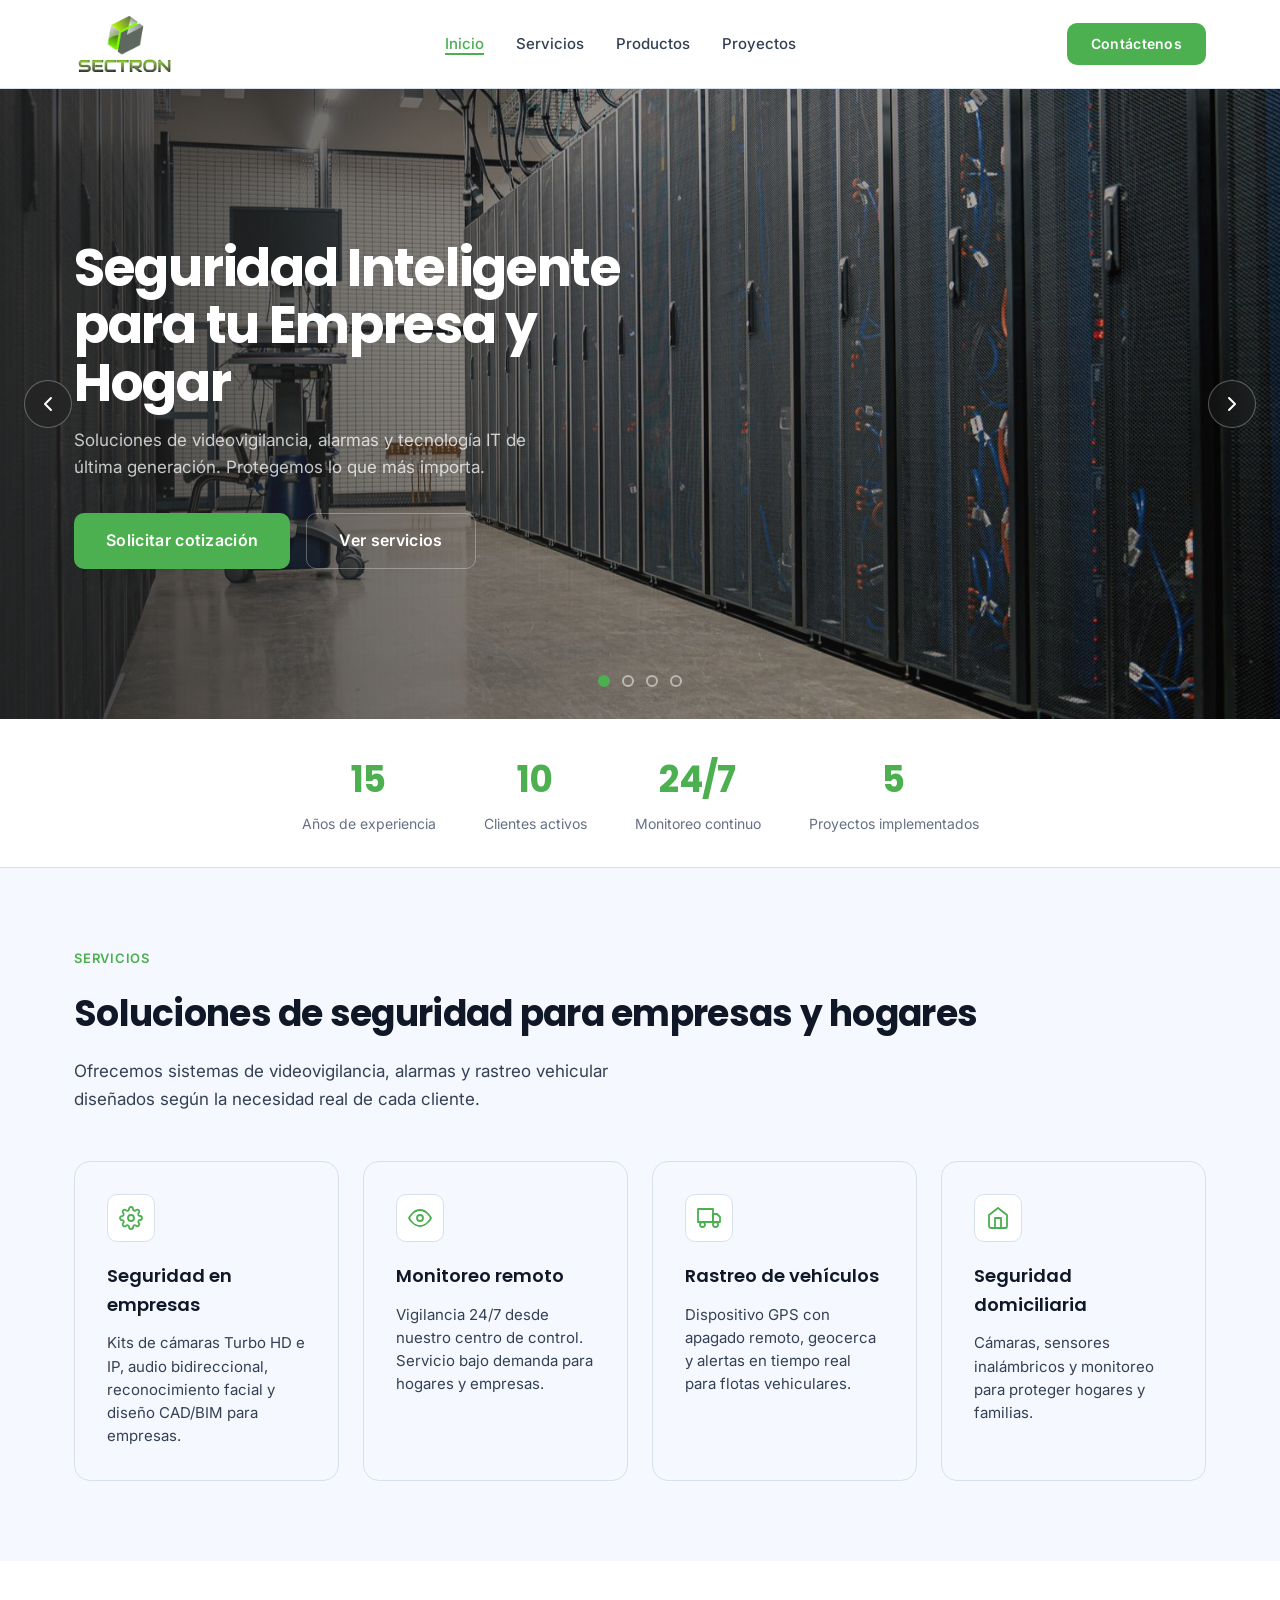
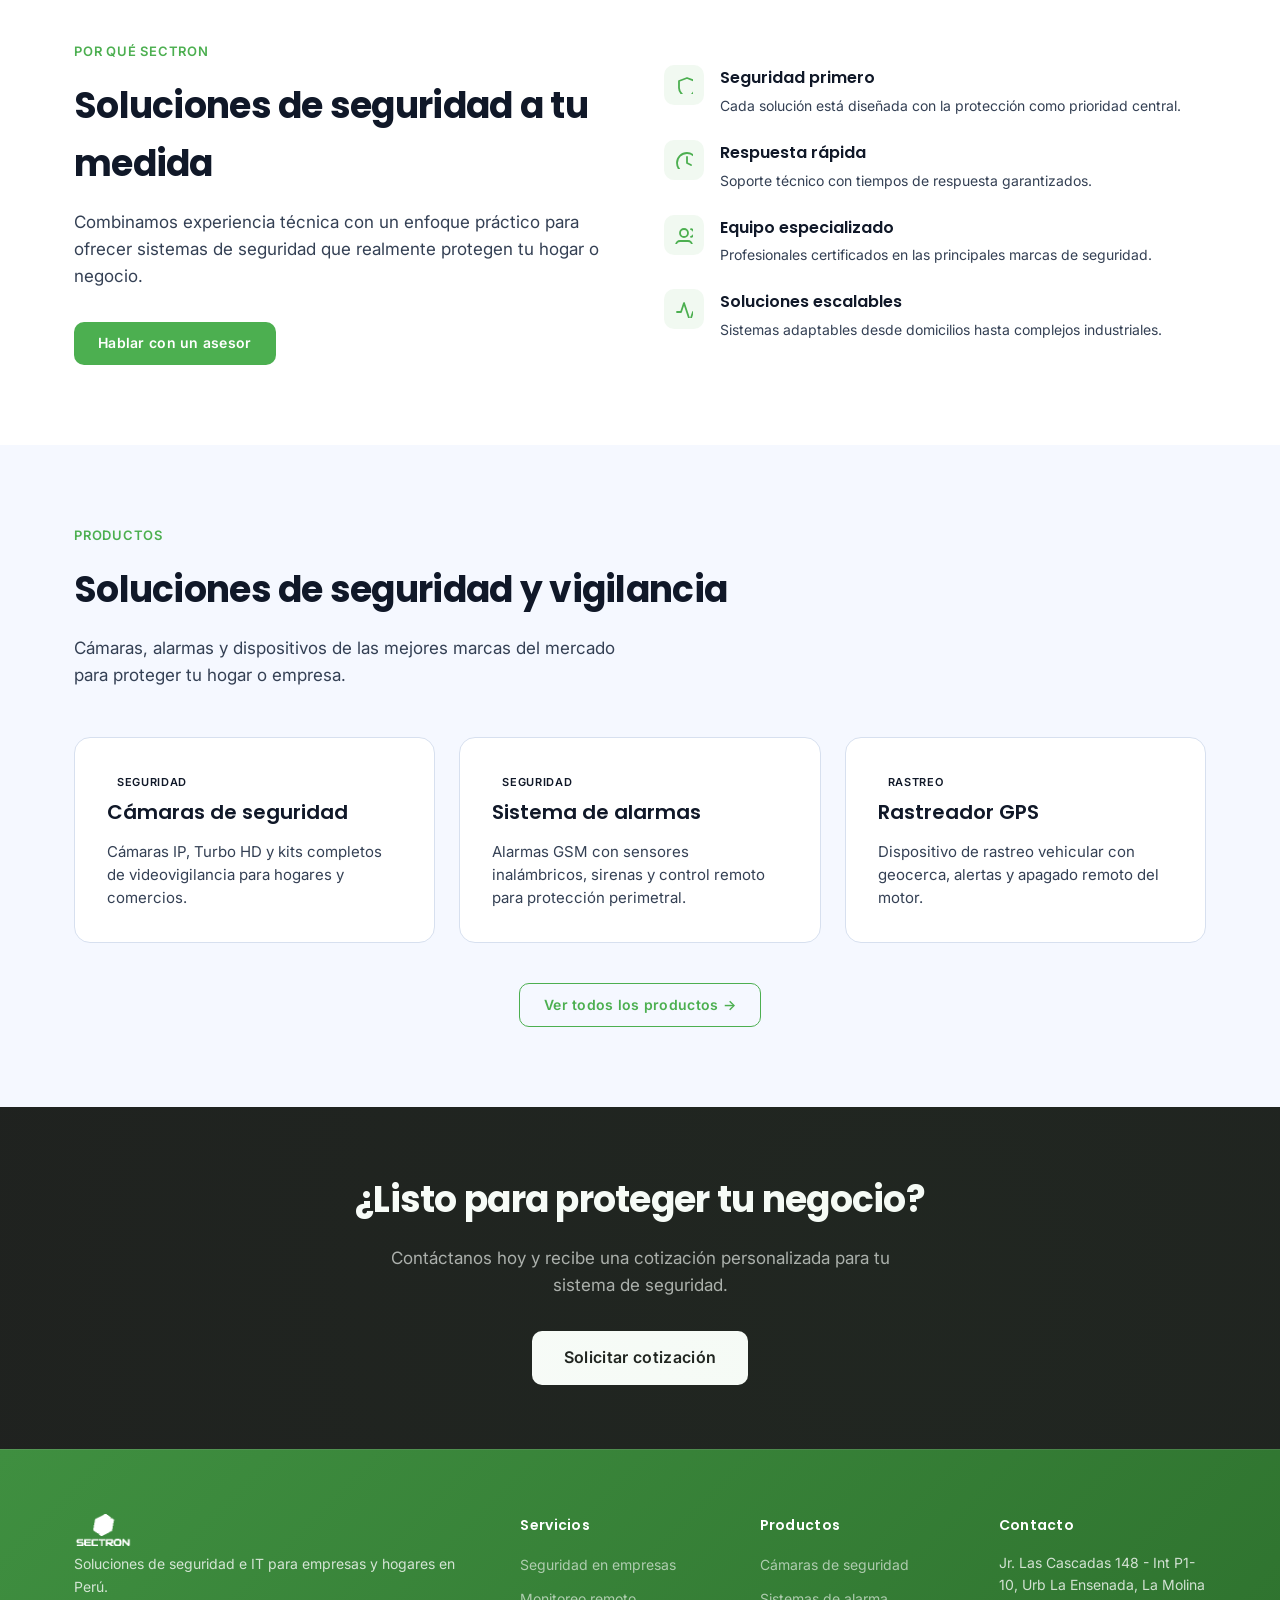
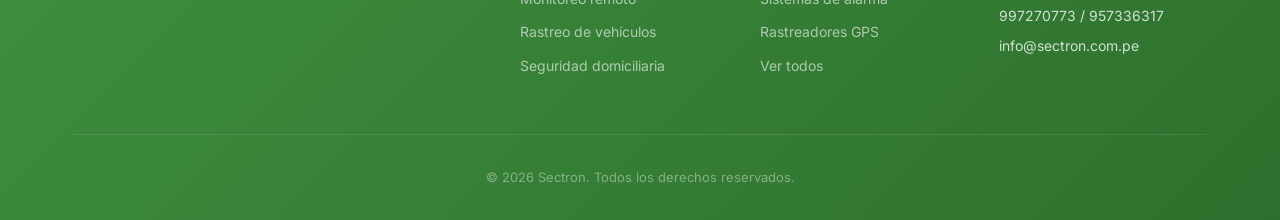
==== index.html @ d50c03bd "Initial commit" ====
<!doctype html>
<html lang="es">
<head>
  <meta charset="utf-8">
  <meta name="viewport" content="width=device-width, initial-scale=1">
  <title>Sectron — Seguridad e IT para tu Empresa y Hogar</title>
  <link rel="preconnect" href="https://fonts.googleapis.com">
  <link rel="preconnect" href="https://fonts.gstatic.com" crossorigin>
  <link href="https://fonts.googleapis.com/css2?family=Inter:wght@400;500;600&family=Poppins:wght@600;700&display=swap" rel="stylesheet">
  <link rel="stylesheet" href="css/styles.css">
</head>
<body>
  <nav class="nav">
    <div class="container nav-inner">
      <a href="index.html" class="logo"><img src="images/mroc47to-sectron_logo.png" alt="Sectron"></a>
      <ul class="nav-links">
        <li><a href="index.html" class="active">Inicio</a></li>
        <li><a href="servicios.html">Servicios</a></li>
        <li><a href="productos.html">Productos</a></li>
        <li><a href="proyectos.html">Proyectos</a></li>
      </ul>
      <a href="contacto.html" class="btn btn-primary">Contáctenos</a>
    </div>
  </nav>

  <section class="hero-slider" aria-label="Presentación Sectron">
    <!-- Slide 1 -->
    <div class="hero-slide active" data-slide="0">
      <div class="hero-slide-bg" style="background-image:url('images/slide-server.jpg');"></div>
      <div class="hero-slide-content">
        <h1>Seguridad Inteligente para tu Empresa y Hogar</h1>
        <p>Soluciones de videovigilancia, alarmas y tecnología IT de última generación. Protegemos lo que más importa.</p>
        <div class="btn-group">
          <a href="contacto.html" class="btn btn-primary btn-lg">Solicitar cotización</a>
          <a href="servicios.html" class="btn btn-outline btn-lg" style="border-color:rgba(255,255,255,0.3); color:#fff;">Ver servicios</a>
        </div>
      </div>
    </div>
    <!-- Slide 2 -->
    <div class="hero-slide" data-slide="1">
      <div class="hero-slide-bg" style="background-image:url('images/slide-security.jpg');"></div>
      <div class="hero-slide-content">
        <h1>Cámaras de Videovigilancia HD</h1>
        <p>Sistemas de CCTV IP, cámaras PTZ, grabación 24/7 y monitoreo remoto para tu tranquilidad.</p>
        <div class="btn-group">
          <a href="productos.html" class="btn btn-primary btn-lg">Ver productos</a>
          <a href="contacto.html" class="btn btn-outline btn-lg" style="border-color:rgba(255,255,255,0.3); color:#fff;">Cotizar ahora</a>
        </div>
      </div>
    </div>
    <!-- Slide 3 -->
    <div class="hero-slide" data-slide="2">
      <div class="hero-slide-bg" style="background-image:url('images/slide-network.jpg');"></div>
      <div class="hero-slide-content">
        <h1>Sistemas de Seguridad Integrales</h1>
        <p>Cámaras de videovigilancia, alarmas GSM y rastreo vehicular para empresas y hogares en Perú.</p>
        <div class="btn-group">
          <a href="servicios.html" class="btn btn-primary btn-lg">Explorar servicios</a>
        </div>
      </div>
    </div>
    <!-- Slide 4 -->
    <div class="hero-slide" data-slide="3">
      <div class="hero-slide-bg" style="background-image:url('images/slide-cctv.jpg');"></div>
      <div class="hero-slide-content">
        <h1>Monitoreo y Videovigilancia</h1>
        <p>Supervisa tu propiedad en tiempo real con cámaras IP, DVRs y sistemas de alarma conectados 24/7.</p>
        <div class="btn-group">
          <a href="productos.html" class="btn btn-primary btn-lg">Ver productos</a>
          <a href="contacto.html" class="btn btn-outline btn-lg" style="border-color:rgba(255,255,255,0.3); color:#fff;">Hablar con un asesor</a>
        </div>
      </div>
    </div>

    <!-- Navigation -->
    <button class="hero-arrow hero-arrow-prev" aria-label="Slide anterior">
      <svg width="20" height="20" fill="none" stroke="currentColor" stroke-width="2" stroke-linecap="round" stroke-linejoin="round"><polyline points="13 16 7 10 13 4"/></svg>
    </button>
    <button class="hero-arrow hero-arrow-next" aria-label="Slide siguiente">
      <svg width="20" height="20" fill="none" stroke="currentColor" stroke-width="2" stroke-linecap="round" stroke-linejoin="round"><polyline points="7 4 13 10 7 16"/></svg>
    </button>
    <div class="hero-dots">
      <button class="hero-dot active" data-slide="0" aria-label="Slide 1"></button>
      <button class="hero-dot" data-slide="1" aria-label="Slide 2"></button>
      <button class="hero-dot" data-slide="2" aria-label="Slide 3"></button>
      <button class="hero-dot" data-slide="3" aria-label="Slide 4"></button>
    </div>
  </section>

  <script>
    (function() {
      var slides = document.querySelectorAll('.hero-slide');
      var dots = document.querySelectorAll('.hero-dot');
      var prevBtn = document.querySelector('.hero-arrow-prev');
      var nextBtn = document.querySelector('.hero-arrow-next');
      var current = 0;
      var total = slides.length;
      var interval;

      function goTo(idx) {
        slides[current].classList.remove('active');
        dots[current].classList.remove('active');
        current = (idx + total) % total;
        slides[current].classList.add('active');
        dots[current].classList.add('active');
      }

      function next() { goTo(current + 1); }
      function prev() { goTo(current - 1); }

      function startAuto() { interval = setInterval(next, 5000); }
      function stopAuto() { clearInterval(interval); }

      nextBtn.addEventListener('click', function() { stopAuto(); next(); startAuto(); });
      prevBtn.addEventListener('click', function() { stopAuto(); prev(); startAuto(); });
      dots.forEach(function(dot) {
        dot.addEventListener('click', function() {
          stopAuto();
          goTo(parseInt(this.dataset.slide));
          startAuto();
        });
      });

      startAuto();
    })();
  </script>

  <section class="trust-bar">
    <div class="container">
      <div class="trust-grid">
        <div class="trust-item" data-anim="scale-in" style="--i:0">
          <div class="trust-num">15</div>
          <div class="trust-label">Años de experiencia</div>
        </div>
        <div class="trust-item" data-anim="scale-in" style="--i:1">
          <div class="trust-num">10</div>
          <div class="trust-label">Clientes activos</div>
        </div>
        <div class="trust-item" data-anim="scale-in" style="--i:2">
          <div class="trust-num">24/7</div>
          <div class="trust-label">Monitoreo continuo</div>
        </div>
        <div class="trust-item" data-anim="scale-in" style="--i:3">
          <div class="trust-num">5</div>
          <div class="trust-label">Proyectos implementados</div>
        </div>
      </div>
    </div>
  </section>

  <section class="section">
    <div class="container">
      <div class="eyebrow" data-anim="fade-up">Servicios</div>
      <h2 class="section-title" data-anim="fade-up" style="--i:1">Soluciones de seguridad para empresas y hogares</h2>
      <p class="section-desc" data-anim="fade-up" style="--i:2">Ofrecemos sistemas de videovigilancia, alarmas y rastreo vehicular diseñados según la necesidad real de cada cliente.</p>
      <div class="services-grid">
        <div class="service-card" data-anim="fade-up" style="--i:3">
          <div class="service-icon">
            <svg width="24" height="24" fill="none" stroke="currentColor" stroke-width="1.8" stroke-linecap="round" stroke-linejoin="round"><circle cx="12" cy="12" r="3"/><path d="M19.4 15a1.65 1.65 0 00.33 1.82l.06.06a2 2 0 010 2.83 2 2 0 01-2.83 0l-.06-.06a1.65 1.65 0 00-1.82-.33 1.65 1.65 0 00-1 1.51V21a2 2 0 01-2 2 2 2 0 01-2-2v-.09A1.65 1.65 0 009 19.4a1.65 1.65 0 00-1.82.33l-.06.06a2 2 0 01-2.83 0 2 2 0 010-2.83l.06-.06a1.65 1.65 0 00.33-1.82 1.65 1.65 0 00-1.51-1H3a2 2 0 01-2-2 2 2 0 012-2h.09A1.65 1.65 0 004.6 9a1.65 1.65 0 00-.33-1.82l-.06-.06a2 2 0 010-2.83 2 2 0 012.83 0l.06.06a1.65 1.65 0 001.82.33H9a1.65 1.65 0 001-1.51V3a2 2 0 012-2 2 2 0 012 2v.09a1.65 1.65 0 001 1.51 1.65 1.65 0 001.82-.33l.06-.06a2 2 0 012.83 0 2 2 0 010 2.83l-.06.06a1.65 1.65 0 00-.33 1.82V9a1.65 1.65 0 001.51 1H21a2 2 0 012 2 2 2 0 01-2 2h-.09a1.65 1.65 0 00-1.51 1z"/></svg>
          </div>
          <h3>Seguridad en empresas</h3>
          <p>Kits de cámaras Turbo HD e IP, audio bidireccional, reconocimiento facial y diseño CAD/BIM para empresas.</p>
        </div>
        <div class="service-card" data-anim="fade-up" style="--i:4">
          <div class="service-icon">
            <svg width="24" height="24" fill="none" stroke="currentColor" stroke-width="1.8" stroke-linecap="round" stroke-linejoin="round"><path d="M1 12s4-8 11-8 11 8 11 8-4 8-11 8-11-8-11-8z"/><circle cx="12" cy="12" r="3"/></svg>
          </div>
          <h3>Monitoreo remoto</h3>
          <p>Vigilancia 24/7 desde nuestro centro de control. Servicio bajo demanda para hogares y empresas.</p>
        </div>
        <div class="service-card" data-anim="fade-up" style="--i:5">
          <div class="service-icon">
            <svg width="24" height="24" fill="none" stroke="currentColor" stroke-width="1.8" stroke-linecap="round" stroke-linejoin="round"><rect x="1" y="3" width="15" height="13"/><polygon points="16 8 20 8 23 11 23 16 16 16 16 8"/><circle cx="5.5" cy="18.5" r="2.5"/><circle cx="18.5" cy="18.5" r="2.5"/></svg>
          </div>
          <h3>Rastreo de vehículos</h3>
          <p>Dispositivo GPS con apagado remoto, geocerca y alertas en tiempo real para flotas vehiculares.</p>
        </div>
        <div class="service-card" data-anim="fade-up" style="--i:6">
          <div class="service-icon">
            <svg width="24" height="24" fill="none" stroke="currentColor" stroke-width="1.8" stroke-linecap="round" stroke-linejoin="round"><path d="M3 9l9-7 9 7v11a2 2 0 01-2 2H5a2 2 0 01-2-2z"/><polyline points="9 22 9 12 15 12 15 22"/></svg>
          </div>
          <h3>Seguridad domiciliaria</h3>
          <p>Cámaras, sensores inalámbricos y monitoreo para proteger hogares y familias.</p>
        </div>
      </div>
    </div>
  </section>

  <section class="section section-alt">
    <div class="container">
      <div class="why-grid">
        <div data-anim="slide-left">
          <div class="eyebrow">Por qué Sectron</div>
          <h2 class="section-title">Soluciones de seguridad a tu medida</h2>
          <p class="section-desc" style="margin-bottom:var(--space-8);">Combinamos experiencia técnica con un enfoque práctico para ofrecer sistemas de seguridad que realmente protegen tu hogar o negocio.</p>
          <a href="contacto.html" class="btn btn-primary">Hablar con un asesor</a>
        </div>
        <div class="why-features">
          <div class="why-feature" data-anim="slide-right" style="--i:0">
            <div class="why-feature-icon">
              <svg width="18" height="18" fill="none" stroke="currentColor" stroke-width="1.8" stroke-linecap="round" stroke-linejoin="round"><path d="M12 22s8-4 8-10V5l-8-3-8 3v7c0 6 8 10 8 10z"/></svg>
            </div>
            <div>
              <h4>Seguridad primero</h4>
              <p>Cada solución está diseñada con la protección como prioridad central.</p>
            </div>
          </div>
          <div class="why-feature" data-anim="slide-right" style="--i:1">
            <div class="why-feature-icon">
              <svg width="18" height="18" fill="none" stroke="currentColor" stroke-width="1.8" stroke-linecap="round" stroke-linejoin="round"><circle cx="12" cy="12" r="10"/><polyline points="12 6 12 12 16 14"/></svg>
            </div>
            <div>
              <h4>Respuesta rápida</h4>
              <p>Soporte técnico con tiempos de respuesta garantizados.</p>
            </div>
          </div>
          <div class="why-feature" data-anim="slide-right" style="--i:2">
            <div class="why-feature-icon">
              <svg width="18" height="18" fill="none" stroke="currentColor" stroke-width="1.8" stroke-linecap="round" stroke-linejoin="round"><path d="M17 21v-2a4 4 0 00-4-4H5a4 4 0 00-4 4v2"/><circle cx="9" cy="7" r="4"/><path d="M23 21v-2a4 4 0 00-3-3.87"/><path d="M16 3.13a4 4 0 010 7.75"/></svg>
            </div>
            <div>
              <h4>Equipo especializado</h4>
              <p>Profesionales certificados en las principales marcas de seguridad.</p>
            </div>
          </div>
          <div class="why-feature" data-anim="slide-right" style="--i:3">
            <div class="why-feature-icon">
              <svg width="18" height="18" fill="none" stroke="currentColor" stroke-width="1.8" stroke-linecap="round" stroke-linejoin="round"><polyline points="22 12 18 12 15 21 9 3 6 12 2 12"/></svg>
            </div>
            <div>
              <h4>Soluciones escalables</h4>
              <p>Sistemas adaptables desde domicilios hasta complejos industriales.</p>
            </div>
          </div>
        </div>
      </div>
    </div>
  </section>

  <section class="section">
    <div class="container">
      <div class="eyebrow" data-anim="fade-up">Productos</div>
      <h2 class="section-title" data-anim="fade-up" style="--i:1">Soluciones de seguridad y vigilancia</h2>
      <p class="section-desc" data-anim="fade-up" style="--i:2">Cámaras, alarmas y dispositivos de las mejores marcas del mercado para proteger tu hogar o empresa.</p>
      <div class="products-grid-preview">
        <div class="product-card" data-anim="fade-up" style="--i:3">
          <div class="product-badge">Seguridad</div>
          <h3>Cámaras de seguridad</h3>
          <p>Cámaras IP, Turbo HD y kits completos de videovigilancia para hogares y comercios.</p>
        </div>
        <div class="product-card" data-anim="fade-up" style="--i:4">
          <div class="product-badge">Seguridad</div>
          <h3>Sistema de alarmas</h3>
          <p>Alarmas GSM con sensores inalámbricos, sirenas y control remoto para protección perimetral.</p>
        </div>
        <div class="product-card" data-anim="fade-up" style="--i:5">
          <div class="product-badge">Rastreo</div>
          <h3>Rastreador GPS</h3>
          <p>Dispositivo de rastreo vehicular con geocerca, alertas y apagado remoto del motor.</p>
        </div>
      </div>
      <div style="text-align:center; margin-top:var(--space-10);">
        <a href="productos.html" class="btn btn-outline">Ver todos los productos →</a>
      </div>
    </div>
  </section>

  <section class="cta" data-anim="fade-up">
    <div class="container">
      <h2>¿Listo para proteger tu negocio?</h2>
      <p>Contáctanos hoy y recibe una cotización personalizada para tu sistema de seguridad.</p>
      <a href="contacto.html" class="btn btn-primary btn-lg">Solicitar cotización</a>
    </div>
  </section>

  <footer class="footer">
    <div class="container">
      <div class="footer-grid">
        <div class="footer-brand">
          <img src="images/mroc47to-sectron_logo.png" alt="Sectron" style="height:32px; filter:brightness(0) invert(1);">
          <p>Soluciones de seguridad e IT para empresas y hogares en Perú.</p>
        </div>
        <div class="footer-links">
          <h4>Servicios</h4>
          <ul>
            <li><a href="servicios.html">Seguridad en empresas</a></li>
            <li><a href="servicios.html">Monitoreo remoto</a></li>
            <li><a href="servicios.html">Rastreo de vehículos</a></li>
            <li><a href="servicios.html">Seguridad domiciliaria</a></li>
          </ul>
        </div>
        <div class="footer-links">
          <h4>Productos</h4>
          <ul>
            <li><a href="productos.html">Cámaras de seguridad</a></li>
            <li><a href="productos.html">Sistemas de alarma</a></li>
            <li><a href="productos.html">Rastreadores GPS</a></li>
            <li><a href="productos.html">Ver todos</a></li>
          </ul>
        </div>
        <div class="footer-contact">
          <h4>Contacto</h4>
          <p>Jr. Las Cascadas 148 - Int P1-10, Urb La Ensenada, La Molina</p>
          <p>997270773 / 957336317</p>
          <p>info@sectron.com.pe</p>
        </div>
      </div>
      <div class="footer-bottom">
        <p>&copy; 2026 Sectron. Todos los derechos reservados.</p>
      </div>
    </div>
  </footer>

  <script>
    (function() {
      var observer = new IntersectionObserver(function(entries) {
        entries.forEach(function(entry) {
          if (entry.isIntersecting) {
            entry.target.classList.add('in-view');
            observer.unobserve(entry.target);
          }
        });
      }, { threshold: 0.12, rootMargin: '0px 0px -30px 0px' });
      document.querySelectorAll('[data-anim], .footer').forEach(function(el) { observer.observe(el); });
    })();
  </script>
</body>
</html>
---- css/styles.css ----
:root {
  --bg: #f5f8ff;
  --surface: #ffffff;
  --surface-dark: #1e1e1e;
  --fg: #101828;
  --fg-2: #344054;
  --muted: #667085;
  --accent: #4CAF50;
  --accent-hover: #388E3C;
  --accent-on: #ffffff;
  --border: #d7e0ef;
  --font-display: 'Poppins', system-ui, sans-serif;
  --font-body: 'Inter', system-ui, sans-serif;
  --container: 1180px;
  --space-1: 4px;
  --space-2: 8px;
  --space-3: 12px;
  --space-4: 16px;
  --space-5: 20px;
  --space-6: 24px;
  --space-8: 32px;
  --space-10: 40px;
  --space-12: 48px;
  --space-16: 64px;
  --space-20: 80px;
  --radius-sm: 10px;
  --radius-md: 16px;
  --radius-lg: 24px;
}
*, *::before, *::after { box-sizing: border-box; margin: 0; padding: 0; }
html { scroll-behavior: smooth; }
body {
  font-family: var(--font-body);
  color: var(--fg);
  background: var(--bg);
  line-height: 1.6;
  -webkit-font-smoothing: antialiased;
}
.container { max-width: var(--container); margin: 0 auto; padding: 0 var(--space-6); }

/* Nav */
.nav {
  position: sticky;
  top: 0;
  z-index: 100;
  background: rgba(255,255,255,0.92);
  backdrop-filter: blur(12px);
  border-bottom: 1px solid var(--border);
}
.nav-inner {
  display: flex;
  align-items: center;
  justify-content: space-between;
  height: 88px;
}
.logo {
  display: flex;
  align-items: center;
  text-decoration: none;
}
.logo img { height: 56px; width: auto; }
.nav-links {
  display: flex;
  list-style: none;
  gap: var(--space-8);
}
.nav-links a {
  font-size: 15px;
  font-weight: 500;
  color: var(--fg-2);
  text-decoration: none;
  transition: color 0.15s;
}
.nav-links a:hover { color: var(--accent); }
.nav-links a.active { color: var(--accent); }
.btn {
  display: inline-flex;
  align-items: center;
  justify-content: center;
  padding: 10px 24px;
  border-radius: var(--radius-sm);
  font-family: var(--font-body);
  font-size: 14px;
  font-weight: 600;
  letter-spacing: 0.02em;
  text-decoration: none;
  border: none;
  cursor: pointer;
  transition: background 0.15s, transform 0.1s;
}
.btn-primary { background: var(--accent); color: var(--accent-on); }
.btn-primary:hover { background: var(--accent-hover); }
.btn-outline { background: transparent; color: var(--accent); border: 1.5px solid var(--accent); }
.btn-outline:hover { background: var(--accent); color: var(--accent-on); }
.btn-lg { padding: 14px 32px; font-size: 16px; }

/* Hero */
.hero {
  background: var(--surface-dark);
  color: #fff;
  padding: var(--space-16) 0 var(--space-12);
  text-align: center;
}
.hero h1 {
  font-family: var(--font-display);
  font-size: clamp(32px, 5vw, 52px);
  font-weight: 700;
  letter-spacing: -0.025em;
  line-height: 1.1;
  margin-bottom: var(--space-4);
}
.hero p {
  font-size: 18px;
  color: rgba(255,255,255,0.65);
  max-width: 560px;
  margin: 0 auto;
}

/* Hero slider */
.hero-slider {
  position: relative;
  width: 100%;
  height: clamp(480px, 70vh, 720px);
  overflow: hidden;
  background: var(--surface-dark);
}
.hero-slide {
  position: absolute;
  inset: 0;
  opacity: 0;
  transition: opacity 0.8s ease;
  display: flex;
  align-items: center;
}
.hero-slide.active { opacity: 1; }
.hero-slide-bg {
  position: absolute;
  inset: 0;
  background-size: cover;
  background-position: center;
}
.hero-slide::after {
  content: '';
  position: absolute;
  inset: 0;
  background: linear-gradient(90deg, rgba(30,30,30,0.85) 0%, rgba(30,30,30,0.4) 50%, rgba(30,30,30,0.15) 100%);
  z-index: 1;
}
.hero-slide-content {
  position: relative;
  z-index: 2;
  max-width: var(--container);
  margin: 0 auto;
  padding: 0 var(--space-6);
  width: 100%;
}
.hero-slide-content h1 {
  font-family: var(--font-display);
  font-size: clamp(32px, 4.5vw, 52px);
  font-weight: 700;
  letter-spacing: -0.025em;
  line-height: 1.1;
  color: #fff;
  margin-bottom: var(--space-4);
  max-width: 560px;
}
.hero-slide-content p {
  font-size: 17px;
  color: rgba(255,255,255,0.75);
  max-width: 460px;
  margin-bottom: var(--space-8);
  line-height: 1.6;
}
.hero-slide-content .btn-group {
  display: flex;
  gap: var(--space-4);
  flex-wrap: wrap;
}

/* Slider dots */
.hero-dots {
  position: absolute;
  bottom: var(--space-8);
  left: 50%;
  transform: translateX(-50%);
  z-index: 10;
  display: flex;
  gap: var(--space-3);
}
.hero-dot {
  width: 12px;
  height: 12px;
  border-radius: 50%;
  border: 2px solid rgba(255,255,255,0.5);
  background: transparent;
  cursor: pointer;
  transition: background 0.3s, border-color 0.3s;
  padding: 0;
}
.hero-dot.active {
  background: var(--accent);
  border-color: var(--accent);
}
.hero-dot:hover { border-color: #fff; }

/* Slider arrows */
.hero-arrow {
  position: absolute;
  top: 50%;
  transform: translateY(-50%);
  z-index: 10;
  width: 48px;
  height: 48px;
  border-radius: 50%;
  border: 1.5px solid rgba(255,255,255,0.3);
  background: rgba(30,30,30,0.4);
  backdrop-filter: blur(8px);
  color: #fff;
  cursor: pointer;
  display: grid;
  place-items: center;
  transition: background 0.2s, border-color 0.2s;
}
.hero-arrow:hover { background: rgba(30,30,30,0.7); border-color: rgba(255,255,255,0.6); }
.hero-arrow-prev { left: var(--space-6); }
.hero-arrow-next { right: var(--space-6); }

/* Trust bar */
.trust-bar {
  background: var(--surface);
  border-bottom: 1px solid var(--border);
  padding: var(--space-8) 0;
}
.trust-grid {
  display: flex;
  justify-content: center;
  gap: var(--space-12);
  flex-wrap: wrap;
}
.trust-item {
  text-align: center;
}
.trust-num {
  font-family: var(--font-display);
  font-size: 36px;
  font-weight: 700;
  color: var(--accent);
  letter-spacing: -0.02em;
}
.trust-label {
  font-size: 14px;
  color: var(--muted);
  margin-top: var(--space-1);
}

/* Section */
.section { padding: var(--space-20) 0; }
.section-alt { background: var(--surface); }
.eyebrow {
  font-size: 13px;
  font-weight: 600;
  letter-spacing: 0.06em;
  text-transform: uppercase;
  color: var(--accent);
  margin-bottom: var(--space-4);
}
.section-title {
  font-family: var(--font-display);
  font-size: clamp(24px, 3.5vw, 36px);
  font-weight: 700;
  letter-spacing: -0.02em;
  margin-bottom: var(--space-4);
}
.section-desc {
  font-size: 17px;
  color: var(--fg-2);
  max-width: 560px;
  margin-bottom: var(--space-12);
}

/* Services grid */
.services-grid {
  display: grid;
  grid-template-columns: repeat(auto-fit, minmax(250px, 1fr));
  gap: var(--space-6);
}
.service-card {
  background: var(--bg);
  border: 1px solid var(--border);
  border-radius: var(--radius-md);
  padding: var(--space-8);
  transition: box-shadow 0.2s, transform 0.15s;
}
.service-card:hover {
  box-shadow: 0 16px 40px rgba(16,24,40,0.08);
  transform: translateY(-2px);
}
.service-icon {
  width: 48px;
  height: 48px;
  background: var(--surface);
  border: 1px solid var(--border);
  border-radius: var(--radius-sm);
  display: grid;
  place-items: center;
  color: var(--accent);
  margin-bottom: var(--space-5);
}
.service-card h3 {
  font-family: var(--font-display);
  font-size: 18px;
  font-weight: 600;
  margin-bottom: var(--space-3);
}
.service-card p {
  font-size: 15px;
  color: var(--fg-2);
  line-height: 1.55;
}

/* Service detail */
.service-detail {
  display: grid;
  grid-template-columns: auto 1fr;
  gap: var(--space-10);
  align-items: start;
  padding: var(--space-12) 0;
  border-bottom: 1px solid var(--border);
}
.service-detail:last-child { border-bottom: none; }
.service-num {
  font-family: var(--font-display);
  font-size: 64px;
  font-weight: 700;
  color: var(--border);
  line-height: 1;
  letter-spacing: -0.03em;
}
.service-content h2 {
  font-family: var(--font-display);
  font-size: clamp(22px, 3vw, 30px);
  font-weight: 700;
  letter-spacing: -0.02em;
  margin-bottom: var(--space-4);
}
.service-content p {
  font-size: 16px;
  color: var(--fg-2);
  max-width: 640px;
  margin-bottom: var(--space-6);
  line-height: 1.65;
}
.service-features {
  display: flex;
  flex-wrap: wrap;
  gap: var(--space-3);
}
.service-tag {
  font-size: 13px;
  font-weight: 500;
  color: var(--accent);
  background: rgba(76,175,80,0.06);
  padding: 6px 14px;
  border-radius: var(--radius-sm);
  border: 1px solid rgba(76,175,80,0.12);
}

/* Why Sectron */
.why-grid {
  display: grid;
  grid-template-columns: 1fr 1fr;
  gap: var(--space-12);
  align-items: center;
}
.why-features {
  display: flex;
  flex-direction: column;
  gap: var(--space-6);
}
.why-feature {
  display: flex;
  gap: var(--space-4);
}
.why-feature-icon {
  width: 40px;
  height: 40px;
  flex-shrink: 0;
  background: rgba(76,175,80,0.08);
  border-radius: var(--radius-sm);
  display: grid;
  place-items: center;
  color: var(--accent);
}
.why-feature h4 {
  font-family: var(--font-display);
  font-size: 16px;
  font-weight: 600;
  margin-bottom: var(--space-1);
}
.why-feature p {
  font-size: 14px;
  color: var(--fg-2);
  line-height: 1.5;
}

/* Products grid */
.products-grid {
  display: grid;
  grid-template-columns: 1fr;
  gap: var(--space-6);
}
.products-grid-preview {
  display: grid;
  grid-template-columns: repeat(auto-fit, minmax(220px, 1fr));
  gap: var(--space-6);
}
.product-card {
  background: var(--surface);
  border: 1px solid var(--border);
  border-radius: var(--radius-md);
  padding: var(--space-8);
  transition: box-shadow 0.2s, transform 0.15s;
  display: flex;
  flex-direction: column;
}
.product-card:hover {
  box-shadow: 0 20px 52px rgba(16,24,40,0.08);
  transform: translateY(-2px);
}
.product-header {
  display: flex;
  align-items: center;
  justify-content: space-between;
  margin-bottom: var(--space-4);
}
.product-badge {
  font-size: 11px;
  font-weight: 600;
  letter-spacing: 0.06em;
  text-transform: uppercase;
  padding: 4px 10px;
  border-radius: var(--radius-sm);
}
.badge-monitoring { color: #6b7280; background: rgba(107,114,128,0.08); }
.badge-security { color: #2e7d32; background: rgba(46,125,50,0.06); }
.badge-analytics { color: #6b7280; background: rgba(107,114,128,0.06); }
.badge-viz { color: #6b7280; background: rgba(107,114,128,0.06); }
.product-card h3 {
  font-family: var(--font-display);
  font-size: 20px;
  font-weight: 600;
  margin-bottom: var(--space-3);
}
.product-card p {
  font-size: 15px;
  color: var(--fg-2);
  line-height: 1.55;
  flex: 1;
}
.product-use {
  margin-top: var(--space-6);
  padding-top: var(--space-4);
  border-top: 1px solid var(--border);
  font-size: 13px;
  color: var(--muted);
}
.product-body {
  display: grid;
  grid-template-columns: 200px 1fr;
  gap: var(--space-6);
  align-items: start;
  margin-bottom: var(--space-4);
}
.product-body img {
  width: 200px;
  border-radius: 10px;
}

/* Camera list */
.camera-list {
  margin-top: var(--space-5);
  display: grid;
  grid-template-columns: repeat(5, 1fr);
  gap: var(--space-3);
}
.camera-item {
  display: flex;
  flex-direction: column;
  align-items: center;
  text-align: center;
  background: #f8fbf8;
  border: 1px solid rgba(76,175,80,0.14);
  border-radius: 12px;
  padding: 10px;
}
.camera-thumb {
  width: 72px;
  height: 72px;
  object-fit: cover;
  border-radius: 8px;
  border: 1px solid var(--border);
  background: #fff;
}
.camera-name {
  font-size: 13px;
  font-weight: 600;
  color: var(--fg);
  text-decoration: none;
}
.camera-type {
  display: block;
  margin-top: 2px;
  font-size: 12px;
  color: var(--muted);
}

/* Filter tabs */
.filter-tabs {
  display: flex;
  gap: var(--space-2);
  margin-bottom: var(--space-10);
  flex-wrap: wrap;
}
.filter-tab {
  padding: 8px 18px;
  border-radius: var(--radius-sm);
  font-size: 14px;
  font-weight: 500;
  background: var(--surface);
  color: var(--fg-2);
  border: 1px solid var(--border);
  cursor: pointer;
  transition: all 0.15s;
}
.filter-tab:hover { border-color: var(--accent); color: var(--accent); }
.filter-tab.active {
  background: var(--accent);
  color: var(--accent-on);
  border-color: var(--accent);
}

/* Project card */
.project-card {
  display: grid;
  grid-template-columns: 1fr 1fr;
  gap: var(--space-10);
  align-items: start;
  padding: var(--space-12) 0;
  border-bottom: 1px solid var(--border);
}
.project-card:last-child { border-bottom: none; }
.project-num {
  font-family: var(--font-display);
  font-size: 64px;
  font-weight: 700;
  color: var(--border);
  line-height: 1;
  letter-spacing: -0.03em;
  margin-bottom: var(--space-4);
}
.project-content h2 {
  font-family: var(--font-display);
  font-size: clamp(22px, 3vw, 30px);
  font-weight: 700;
  letter-spacing: -0.02em;
  margin-bottom: var(--space-6);
}
.project-content p {
  font-size: 16px;
  color: var(--fg-2);
  max-width: 640px;
  margin-bottom: var(--space-6);
  line-height: 1.65;
}
.project-images {
  display: flex;
  flex-wrap: wrap;
  gap: var(--space-4);
  margin-top: var(--space-6);
}
.project-images img {
  width: 100%;
  height: 320px;
  object-fit: cover;
  border-radius: var(--radius-md);
}
.project-images.two-col {
  display: grid;
  grid-template-columns: 1fr 1fr;
  gap: var(--space-4);
}
.project-images.two-col img {
  width: 100%;
  height: 200px;
  object-fit: cover;
}

/* CTA */
.cta {
  background: var(--surface-dark);
  color: #fff;
  padding: var(--space-16) 0;
  text-align: center;
}
.cta h2 {
  font-family: var(--font-display);
  font-size: clamp(24px, 3.5vw, 36px);
  font-weight: 700;
  letter-spacing: -0.02em;
  margin-bottom: var(--space-4);
}
.cta p {
  font-size: 17px;
  color: rgba(255,255,255,0.65);
  margin-bottom: var(--space-8);
  max-width: 500px;
  margin-left: auto;
  margin-right: auto;
}
.cta .btn-primary { background: #fff; color: var(--surface-dark); }
.cta .btn-primary:hover { background: rgba(255,255,255,0.9); }

/* Footer */
.footer {
  background: linear-gradient(135deg, #3f8f40 0%, #2d702d 100%);
  color: rgba(255,255,255,0.78);
  padding: var(--space-16) 0 var(--space-8);
  border-top: 1px solid rgba(255,255,255,0.12);
}
.footer-grid {
  display: grid;
  grid-template-columns: 2fr 1fr 1fr 1fr;
  gap: var(--space-8);
  margin-bottom: var(--space-12);
}
.footer-brand h3 {
  font-family: var(--font-display);
  font-weight: 700;
  font-size: 20px;
  color: #fff;
  margin-bottom: var(--space-4);
}
.footer-brand p { font-size: 14px; line-height: 1.6; }
.footer-links h4, .footer-contact h4 {
  font-family: var(--font-display);
  font-weight: 600;
  font-size: 14px;
  color: #fff;
  margin-bottom: var(--space-4);
  letter-spacing: 0.02em;
}
.footer-links ul { list-style: none; }
.footer-links li { margin-bottom: var(--space-2); }
.footer-links a {
  font-size: 14px;
  color: rgba(255,255,255,0.6);
  text-decoration: none;
  transition: color 0.15s;
}
.footer-links a:hover { color: #fff; }
.footer-contact p { font-size: 14px; margin-bottom: var(--space-2); }
.footer-bottom {
  border-top: 1px solid rgba(255,255,255,0.1);
  padding-top: var(--space-8);
  font-size: 13px;
  text-align: center;
  color: rgba(255,255,255,0.4);
}

/* === Animations === */
@keyframes fadeInUp { from { opacity: 0; transform: translateY(32px); } to { opacity: 1; transform: translateY(0); } }
@keyframes fadeIn { from { opacity: 0; } to { opacity: 1; } }
@keyframes slideInLeft { from { opacity: 0; transform: translateX(-40px); } to { opacity: 1; transform: translateX(0); } }
@keyframes slideInRight { from { opacity: 0; transform: translateX(40px); } to { opacity: 1; transform: translateX(0); } }
@keyframes scaleIn { from { opacity: 0; transform: scale(0.92); } to { opacity: 1; transform: scale(1); } }
@keyframes slideDown { from { opacity: 0; transform: translateY(-100%); } to { opacity: 1; transform: translateY(0); } }
@keyframes kenBurns { 0% { transform: scale(1); } 100% { transform: scale(1.08); } }
@keyframes pulseGlow { 0%, 100% { box-shadow: 0 0 0 0 rgba(76,175,80,0.3); } 50% { box-shadow: 0 0 0 8px rgba(76,175,80,0); } }
@keyframes shimmer { 0% { background-position: -200% 0; } 100% { background-position: 200% 0; } }

.nav { animation: slideDown 0.5s cubic-bezier(0.2,0,0,1) both; }

[data-anim] {
  opacity: 0;
  transition: opacity 0.65s cubic-bezier(0.2,0,0,1), transform 0.65s cubic-bezier(0.2,0,0,1);
}
[data-anim="fade-up"] { transform: translateY(32px); }
[data-anim="fade-in"] { transform: none; }
[data-anim="slide-left"] { transform: translateX(-40px); }
[data-anim="slide-right"] { transform: translateX(40px); }
[data-anim="scale-in"] { transform: scale(0.92); }
[data-anim].in-view { opacity: 1; transform: translateY(0) translateX(0) scale(1); transition-delay: calc(var(--i, 0) * 80ms); }

.hero-slide-bg { animation: none; }
.hero-slide.active .hero-slide-bg { animation: kenBurns 7s ease-out forwards; }

.hero-slide-content h1,
.hero-slide-content p,
.hero-slide-content .btn-group {
  opacity: 0; transform: translateY(24px);
  transition: opacity 0.55s ease, transform 0.55s ease;
}
.hero-slide.active .hero-slide-content h1 { opacity: 1; transform: translateY(0); transition-delay: 0.15s; }
.hero-slide.active .hero-slide-content p { opacity: 1; transform: translateY(0); transition-delay: 0.3s; }
.hero-slide.active .hero-slide-content .btn-group { opacity: 1; transform: translateY(0); transition-delay: 0.45s; }

.btn { transition: background 0.15s, transform 0.1s, box-shadow 0.2s; }
.btn:active { transform: scale(0.97); }
.btn-primary:hover { box-shadow: 0 4px 16px rgba(76,175,80,0.25); }

.service-card, .product-card {
  transition: box-shadow 0.25s cubic-bezier(0.2,0,0,1), transform 0.25s cubic-bezier(0.2,0,0,1);
}
.service-card:hover, .product-card:hover {
  transform: translateY(-4px);
  box-shadow: 0 20px 48px rgba(16,24,40,0.1);
}
.service-icon { transition: background 0.2s, color 0.2s, transform 0.2s; }
.service-card:hover .service-icon { background: var(--accent); color: #fff; transform: scale(1.05); }

.trust-item { transition: transform 0.2s ease; }
.trust-item:hover { transform: translateY(-2px); }
.trust-num { transition: transform 0.3s ease, color 0.2s; }
.trust-item:hover .trust-num { transform: scale(1.08); }

.why-feature { transition: transform 0.2s ease, background 0.2s; border-radius: var(--radius-sm); padding: 4px; margin: -4px; }
.why-feature:hover { transform: translateX(4px); background: rgba(76,175,80,0.04); }

.product-badge { transition: transform 0.2s, box-shadow 0.2s; }
.product-card:hover .product-badge { transform: scale(1.05); }

.footer { opacity: 0; transform: translateY(24px); transition: opacity 0.6s ease, transform 0.6s ease; }
.footer.in-view { opacity: 1; transform: translateY(0); }

.hero-dot { transition: background 0.3s, border-color 0.3s, transform 0.2s; }
.hero-dot:hover { transform: scale(1.2); }
.hero-dot.active { animation: pulseGlow 2s infinite; }

.hero-arrow { transition: background 0.2s, border-color 0.2s, transform 0.15s; }
.hero-arrow:hover { transform: translateY(-50%) scale(1.1); }

.cta { position: relative; overflow: hidden; }
.cta::before {
  content: ''; position: absolute; top: -50%; left: -50%; width: 200%; height: 200%;
  background: radial-gradient(circle at 30% 50%, rgba(76,175,80,0.06) 0%, transparent 50%);
  animation: shimmer 12s linear infinite;
  background-size: 200% 100%;
}

.nav-links a { position: relative; }
.nav-links a::after {
  content: ''; position: absolute; bottom: -2px; left: 0; width: 0; height: 2px;
  background: var(--accent); transition: width 0.25s cubic-bezier(0.2,0,0,1);
}
.nav-links a:hover::after { width: 100%; }
.nav-links a.active::after { width: 100%; }

.service-detail { transition: background 0.2s, transform 0.2s; border-radius: var(--radius-md); }
.service-detail:hover { background: rgba(76,175,80,0.02); }
.service-num { transition: color 0.3s, transform 0.3s; }
.service-detail:hover .service-num { color: var(--accent); transform: scale(1.05); }
.service-tag { transition: background 0.2s, transform 0.15s; }
.service-tag:hover { transform: translateY(-1px); background: rgba(76,175,80,0.12); }

/* Responsive */
@media (prefers-reduced-motion: reduce) {
  [data-anim], .hero-slide-content h1, .hero-slide-content p, .hero-slide-content .btn-group, .footer, .nav {
    opacity: 1 !important; transform: none !important; transition: none !important; animation: none !important;
  }
}

/* Contact page */
.contact-grid {
  display: grid;
  grid-template-columns: 1.2fr 0.8fr;
  gap: var(--space-12);
  align-items: start;
}
.form-card {
  background: var(--surface);
  border: 1px solid var(--border);
  border-radius: var(--radius-md);
  padding: var(--space-8);
}
.form-card h2 {
  font-family: var(--font-display);
  font-size: clamp(22px, 3vw, 28px);
  font-weight: 700;
  letter-spacing: -0.02em;
  margin-bottom: var(--space-2);
}
.form-card > p {
  font-size: 15px;
  color: var(--fg-2);
  margin-bottom: var(--space-6);
}
.field-row {
  display: grid;
  grid-template-columns: 1fr 1fr;
  gap: var(--space-5);
  margin-bottom: var(--space-5);
}
.field {
  display: flex;
  flex-direction: column;
  gap: var(--space-2);
}
.field:last-child {
  margin-bottom: var(--space-5);
}
.field label {
  font-size: 14px;
  font-weight: 500;
  color: var(--fg);
}
.field input, .field textarea, .field select {
  padding: 12px 16px;
  border: 1px solid var(--border);
  border-radius: var(--radius-sm);
  font-family: var(--font-body);
  font-size: 15px;
  color: var(--fg);
  background: var(--surface);
  transition: border-color 0.15s, box-shadow 0.15s;
}
.field input:focus, .field textarea:focus, .field select:focus {
  outline: none;
  border-color: var(--accent);
  box-shadow: 0 0 0 3px rgba(76,175,80,0.1);
}
.field textarea { resize: vertical; min-height: 120px; }
.contact-info {
  display: flex;
  flex-direction: column;
  gap: var(--space-6);
}
.info-block {
  background: var(--surface);
  border: 1px solid var(--border);
  border-radius: var(--radius-md);
  padding: var(--space-6);
}
.info-block h3 {
  font-family: var(--font-display);
  font-size: 16px;
  font-weight: 600;
  margin-bottom: var(--space-5);
  color: var(--fg);
}
.info-item {
  display: flex;
  gap: var(--space-3);
  align-items: flex-start;
  margin-bottom: var(--space-4);
}
.info-item:last-child { margin-bottom: 0; }
.info-icon {
  width: 36px;
  height: 36px;
  flex-shrink: 0;
  background: rgba(76,175,80,0.08);
  border-radius: var(--radius-sm);
  display: grid;
  place-items: center;
  color: var(--accent);
}
.info-text h4 {
  font-size: 14px;
  font-weight: 600;
  color: var(--fg);
  margin-bottom: 2px;
}
.info-text p {
  font-size: 14px;
  color: var(--fg-2);
  line-height: 1.5;
}
.map-placeholder {
  width: 100%;
  height: 300px;
  border-radius: var(--radius-md);
  overflow: hidden;
  border: 1px solid var(--border);
  background: var(--surface);
}

@media (max-width: 1024px) {
  .camera-list { grid-template-columns: repeat(5, 1fr); }
}

@media (max-width: 768px) {
  .nav-links { display: none; }
  .hero-slider { height: clamp(420px, 65vh, 560px); }
  .hero-slide::after { background: linear-gradient(0deg, rgba(30,30,30,0.9) 0%, rgba(30,30,30,0.5) 50%, rgba(30,30,30,0.3) 100%); }
  .hero-slide-content h1 { font-size: clamp(28px, 6vw, 40px); }
  .hero-arrow { display: none; }
  .trust-grid { gap: var(--space-6); }
  .why-grid { grid-template-columns: 1fr; }
  .footer-grid { grid-template-columns: 1fr 1fr; }
  .services-grid { grid-template-columns: 1fr; }
  .products-grid { grid-template-columns: 1fr; }
  .project-card { grid-template-columns: 1fr; gap: var(--space-6); }
  .project-images.two-col { grid-template-columns: 1fr; }
  .camera-list { grid-template-columns: repeat(2, 1fr); }
  .contact-grid { grid-template-columns: 1fr; }
  .field-row { grid-template-columns: 1fr; }
  .service-detail { grid-template-columns: 1fr; gap: var(--space-4); }
  .service-num { font-size: 40px; }
  .service-num { font-size: 40px; }
}
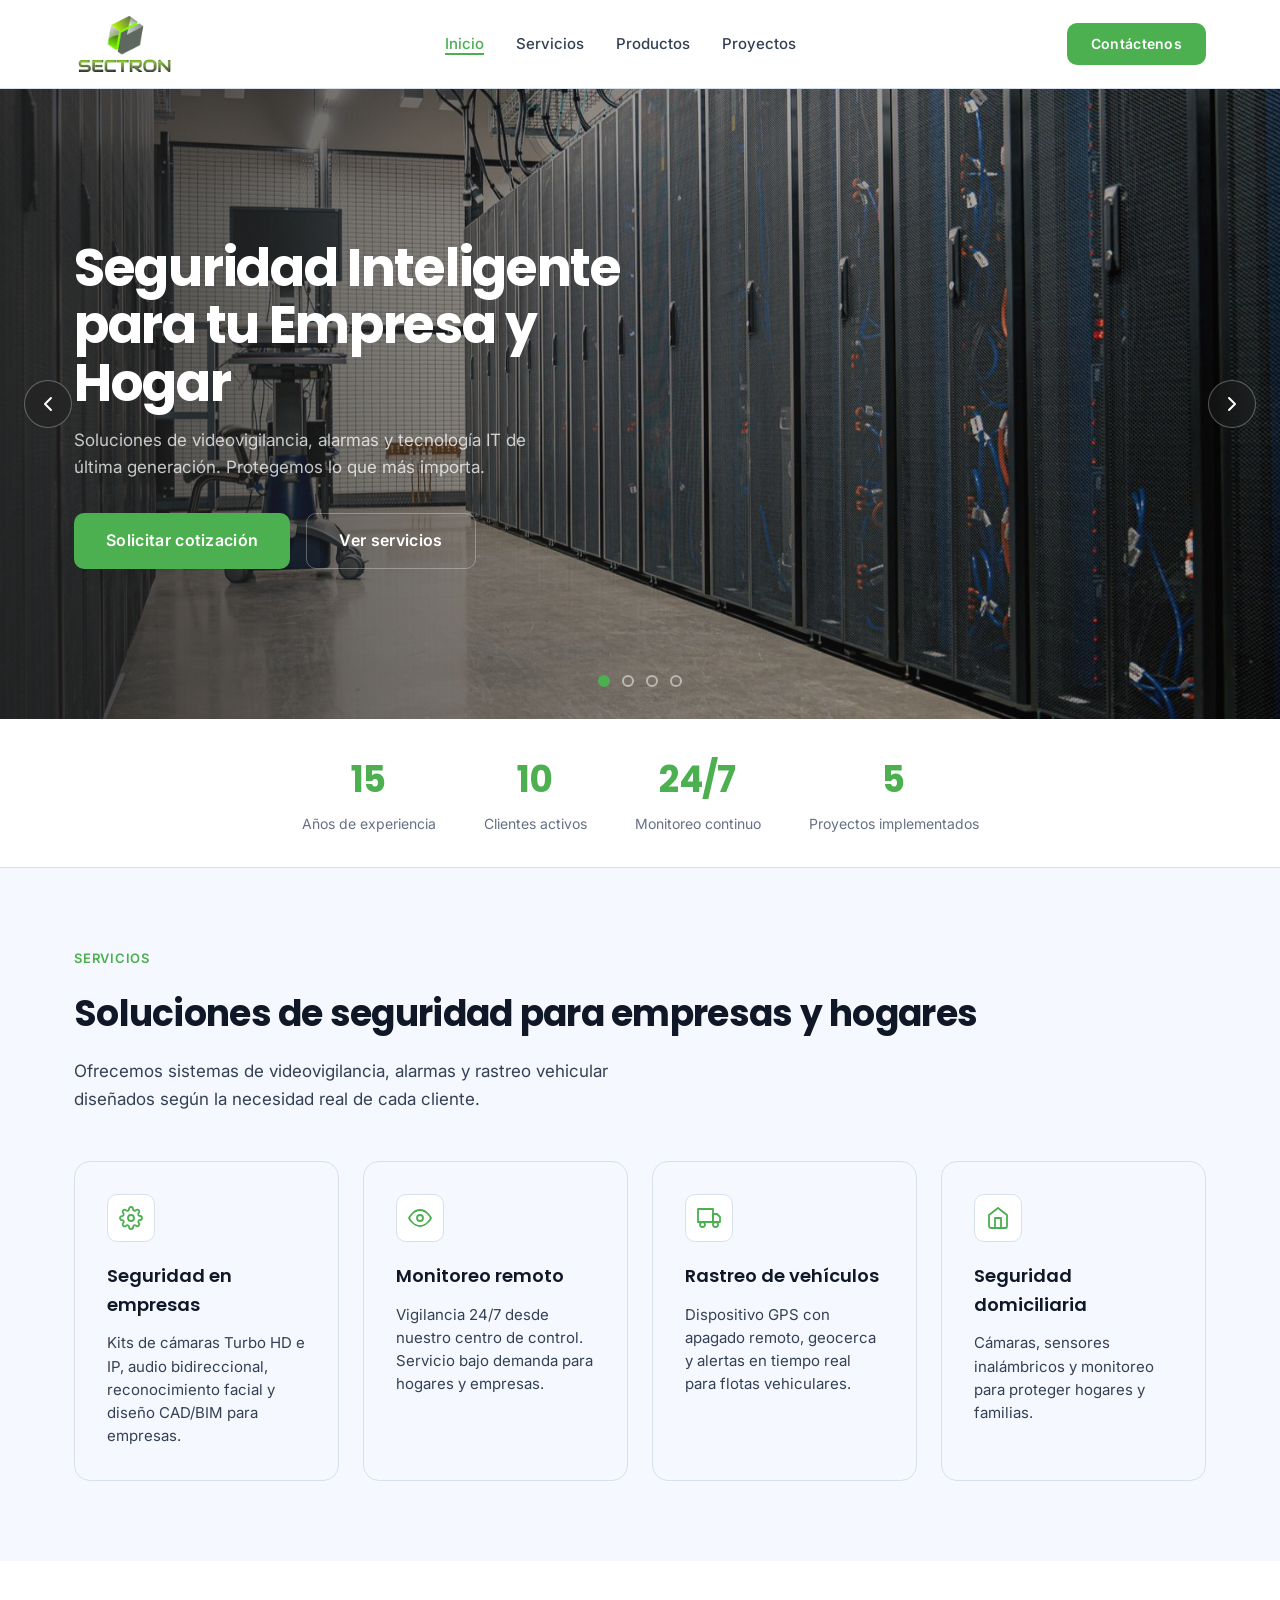
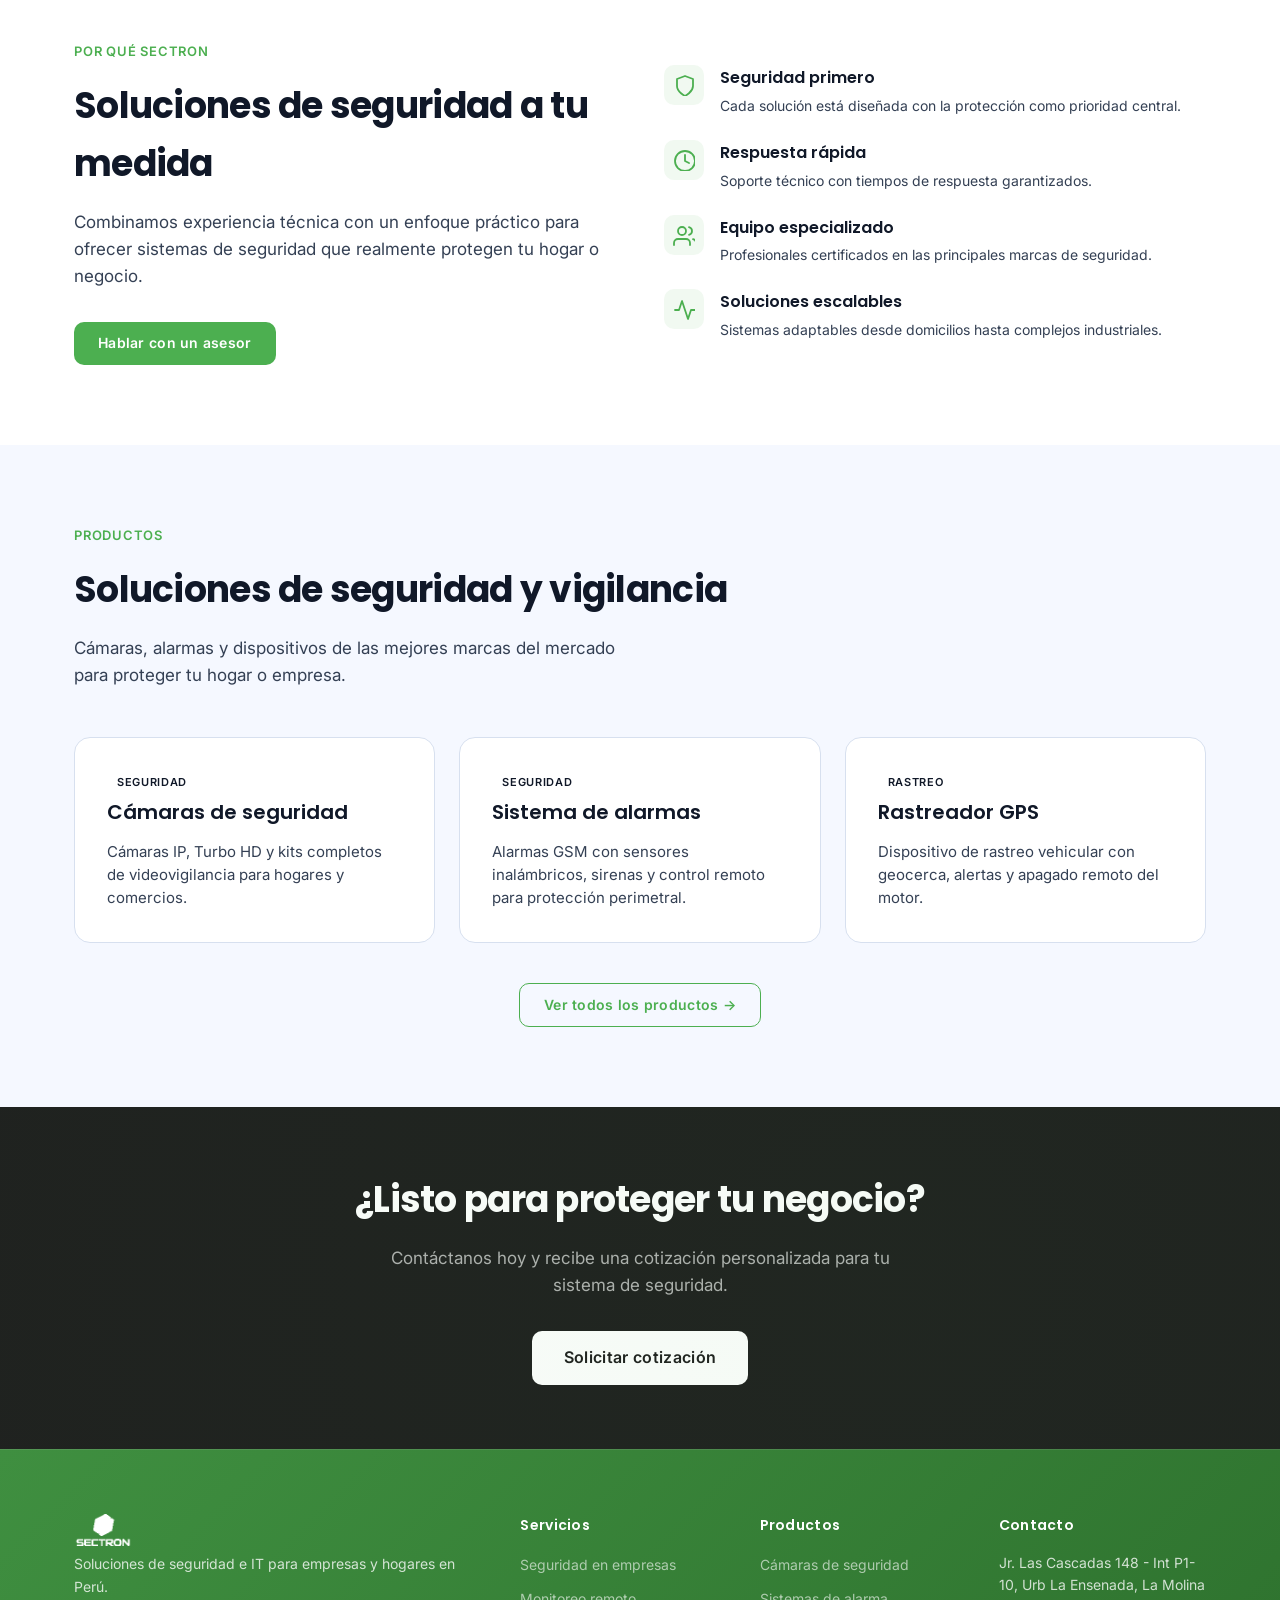
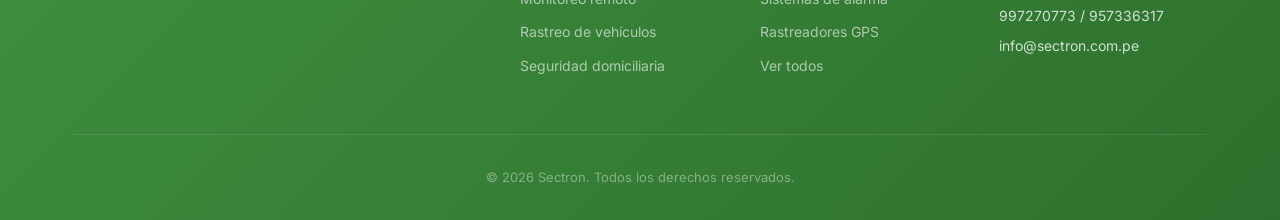
==== commit 762fbde1: "Update index.html" ====
--- a/index.html
+++ b/index.html
@@ -38,7 +38,7 @@
     </div>
     <!-- Slide 2 -->
     <div class="hero-slide" data-slide="1">
-      <div class="hero-slide-bg" style="background-image:url('images/slide-security.jpg');"></div>
+      <div class="hero-slide-bg bg-right" style="background-image:url('images/slide-security.jpg');"></div>
       <div class="hero-slide-content">
         <h1>Cámaras de Videovigilancia HD</h1>
         <p>Sistemas de CCTV IP, cámaras PTZ, grabación 24/7 y monitoreo remoto para tu tranquilidad.</p>
@@ -61,7 +61,7 @@
     </div>
     <!-- Slide 4 -->
     <div class="hero-slide" data-slide="3">
-      <div class="hero-slide-bg" style="background-image:url('images/slide-cctv.jpg');"></div>
+      <div class="hero-slide-bg bg-right" style="background-image:url('images/slide-cctv.jpg');"></div>
       <div class="hero-slide-content">
         <h1>Monitoreo y Videovigilancia</h1>
         <p>Supervisa tu propiedad en tiempo real con cámaras IP, DVRs y sistemas de alarma conectados 24/7.</p>
@@ -198,7 +198,7 @@
         <div class="why-features">
           <div class="why-feature" data-anim="slide-right" style="--i:0">
             <div class="why-feature-icon">
-              <svg width="18" height="18" fill="none" stroke="currentColor" stroke-width="1.8" stroke-linecap="round" stroke-linejoin="round"><path d="M12 22s8-4 8-10V5l-8-3-8 3v7c0 6 8 10 8 10z"/></svg>
+              <svg width="22" height="22" fill="none" stroke="currentColor" stroke-width="1.8" stroke-linecap="round" stroke-linejoin="round"><path d="M12 22s8-4 8-10V5l-8-3-8 3v7c0 6 8 10 8 10z"/></svg>
             </div>
             <div>
               <h4>Seguridad primero</h4>
@@ -207,7 +207,7 @@
           </div>
           <div class="why-feature" data-anim="slide-right" style="--i:1">
             <div class="why-feature-icon">
-              <svg width="18" height="18" fill="none" stroke="currentColor" stroke-width="1.8" stroke-linecap="round" stroke-linejoin="round"><circle cx="12" cy="12" r="10"/><polyline points="12 6 12 12 16 14"/></svg>
+              <svg width="22" height="22" fill="none" stroke="currentColor" stroke-width="1.8" stroke-linecap="round" stroke-linejoin="round"><circle cx="12" cy="12" r="10"/><polyline points="12 6 12 12 16 14"/></svg>
             </div>
             <div>
               <h4>Respuesta rápida</h4>
@@ -216,7 +216,7 @@
           </div>
           <div class="why-feature" data-anim="slide-right" style="--i:2">
             <div class="why-feature-icon">
-              <svg width="18" height="18" fill="none" stroke="currentColor" stroke-width="1.8" stroke-linecap="round" stroke-linejoin="round"><path d="M17 21v-2a4 4 0 00-4-4H5a4 4 0 00-4 4v2"/><circle cx="9" cy="7" r="4"/><path d="M23 21v-2a4 4 0 00-3-3.87"/><path d="M16 3.13a4 4 0 010 7.75"/></svg>
+              <svg width="22" height="22" fill="none" stroke="currentColor" stroke-width="1.8" stroke-linecap="round" stroke-linejoin="round"><path d="M17 21v-2a4 4 0 00-4-4H5a4 4 0 00-4 4v2"/><circle cx="9" cy="7" r="4"/><path d="M23 21v-2a4 4 0 00-3-3.87"/><path d="M16 3.13a4 4 0 010 7.75"/></svg>
             </div>
             <div>
               <h4>Equipo especializado</h4>
@@ -225,7 +225,7 @@
           </div>
           <div class="why-feature" data-anim="slide-right" style="--i:3">
             <div class="why-feature-icon">
-              <svg width="18" height="18" fill="none" stroke="currentColor" stroke-width="1.8" stroke-linecap="round" stroke-linejoin="round"><polyline points="22 12 18 12 15 21 9 3 6 12 2 12"/></svg>
+              <svg width="22" height="22" fill="none" stroke="currentColor" stroke-width="1.8" stroke-linecap="round" stroke-linejoin="round"><polyline points="22 12 18 12 15 21 9 3 6 12 2 12"/></svg>
             </div>
             <div>
               <h4>Soluciones escalables</h4>
--- a/css/styles.css
+++ b/css/styles.css
@@ -139,6 +139,7 @@
   background-size: cover;
   background-position: center;
 }
+.hero-slide-bg.bg-right { background-position: right center; }
 .hero-slide::after {
   content: '';
   position: absolute;
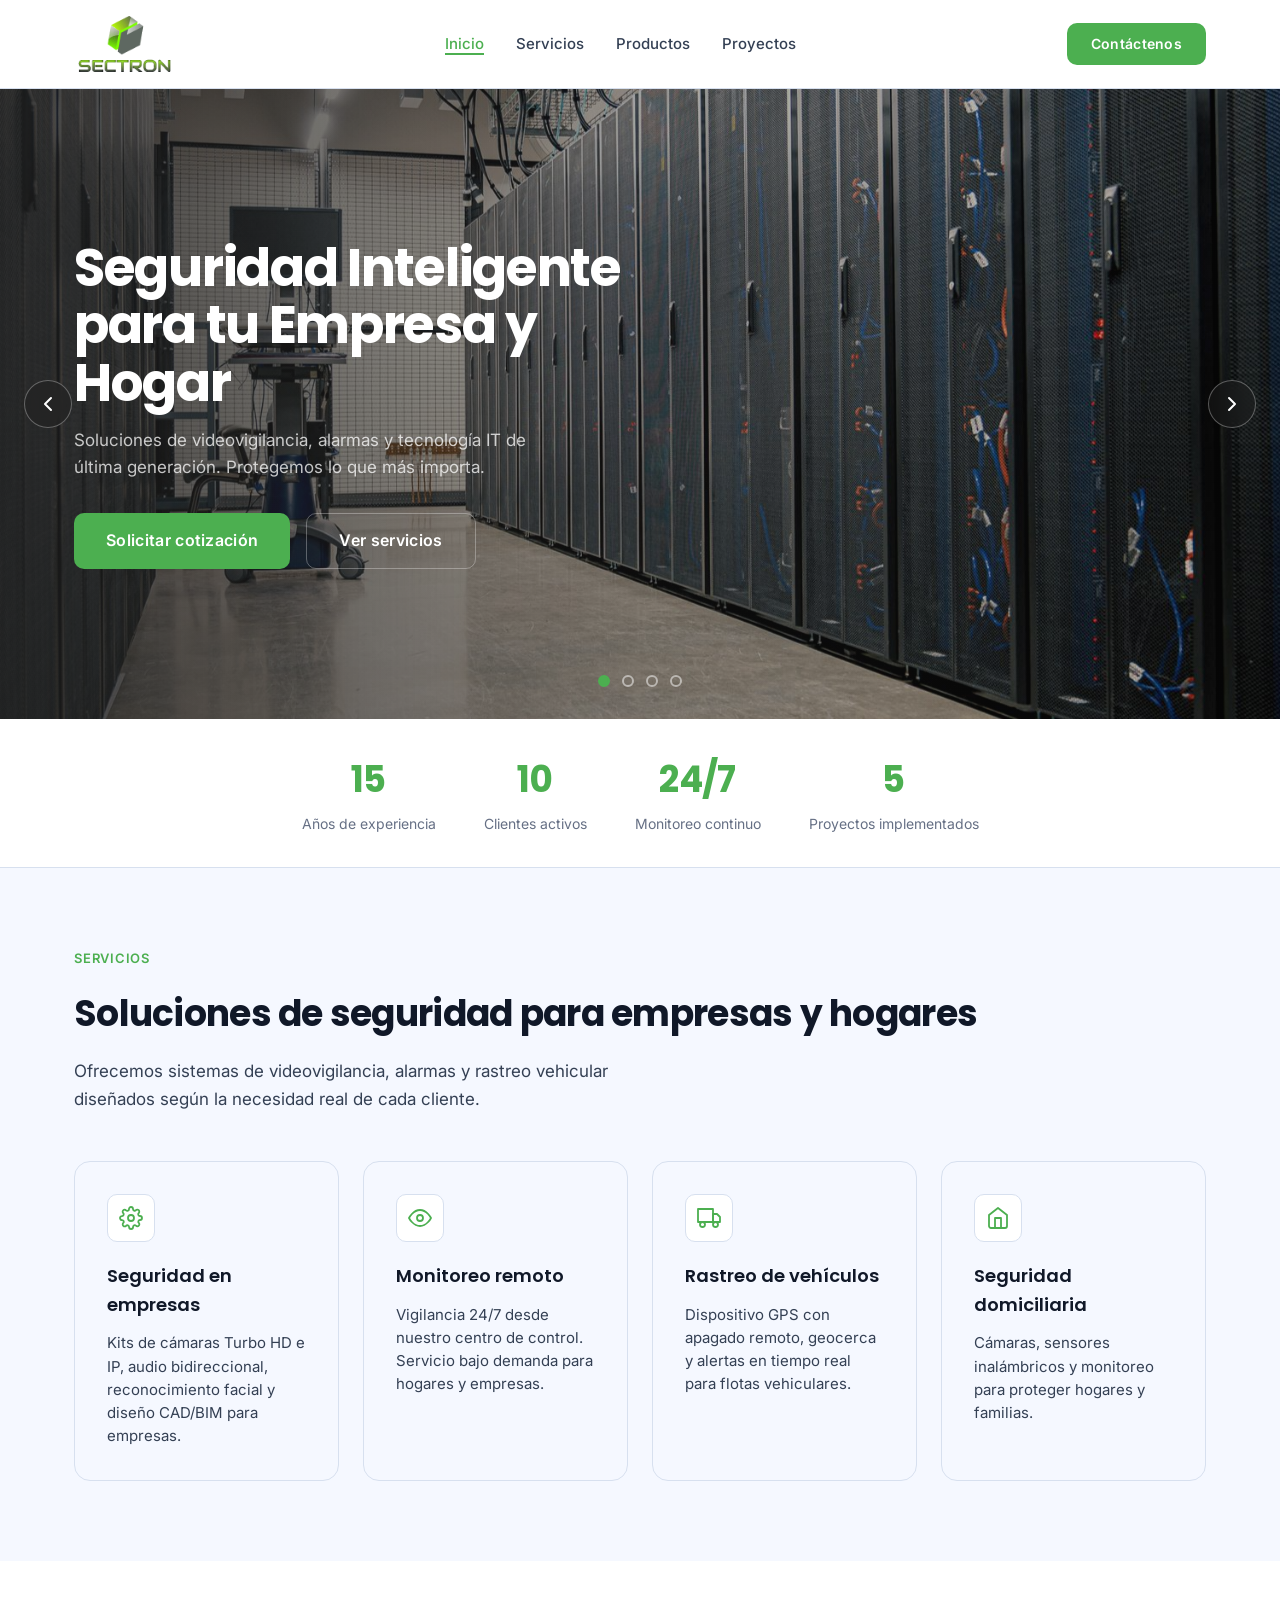
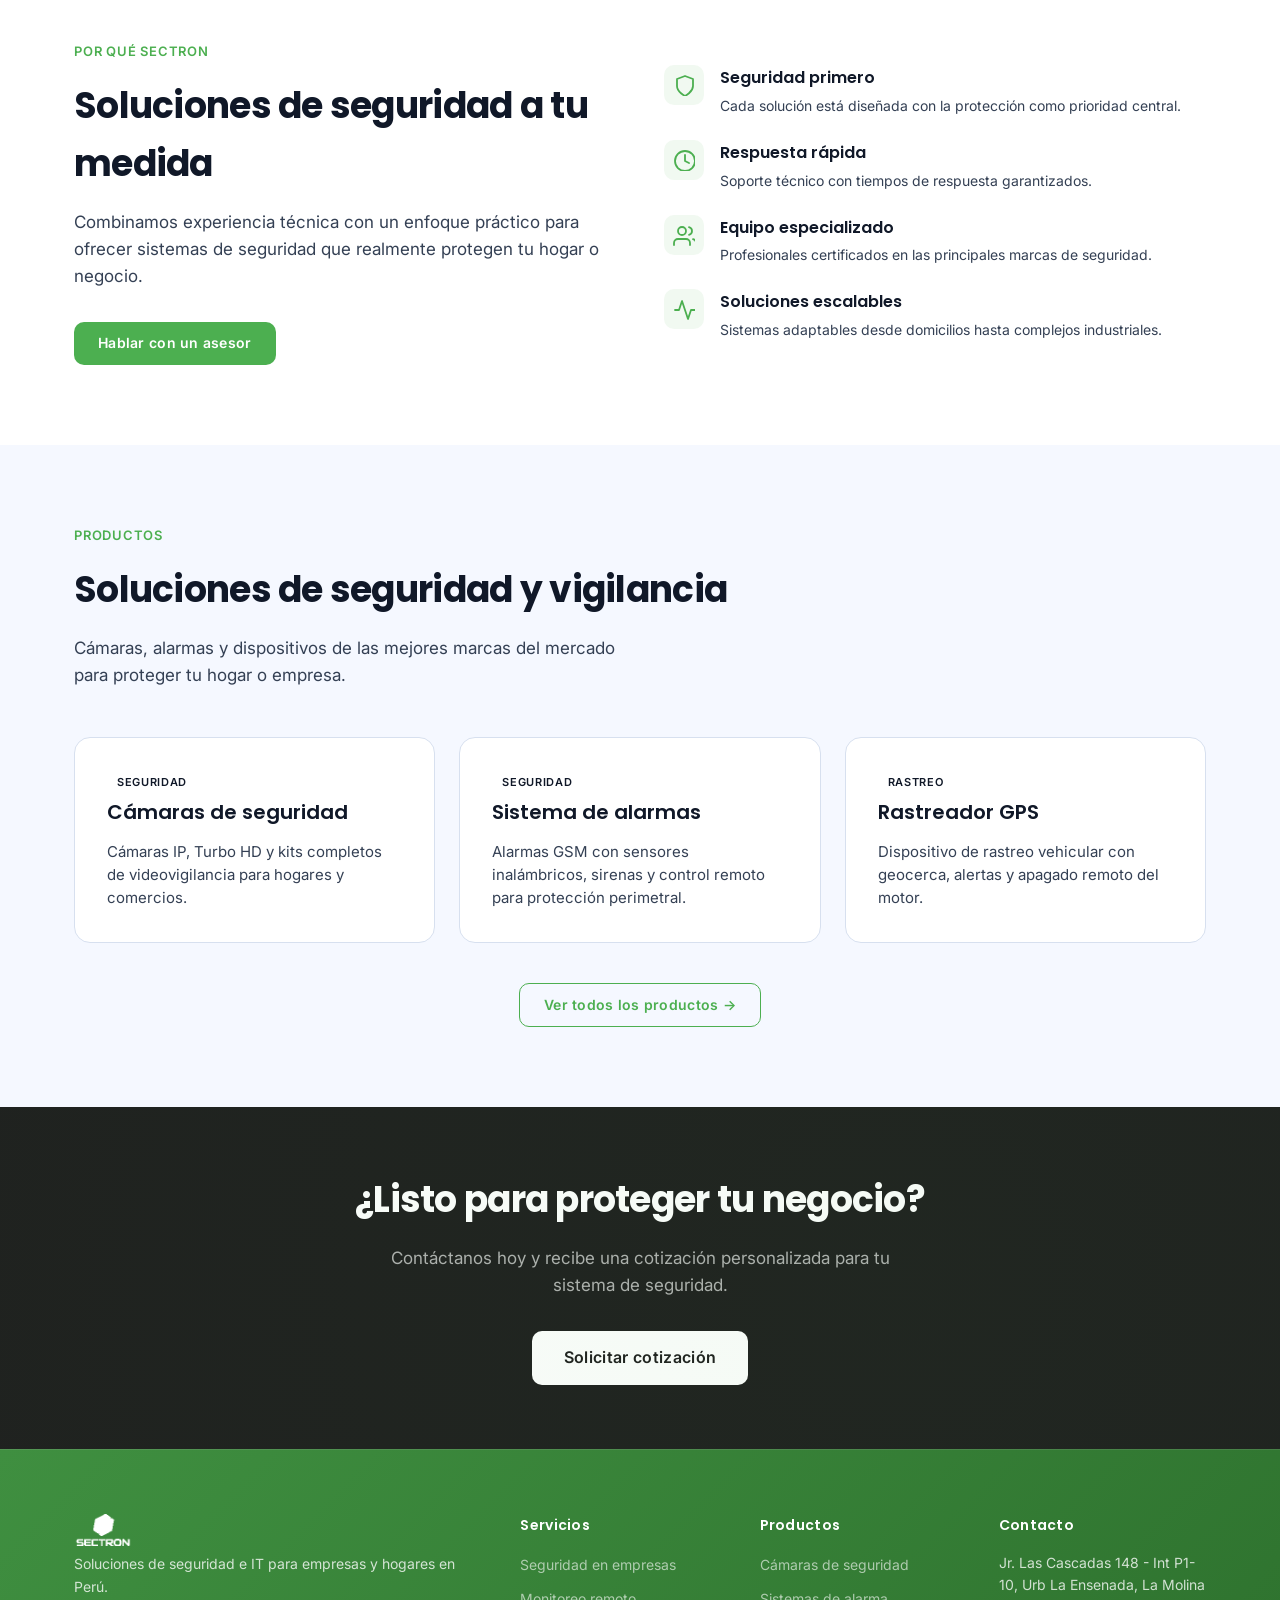
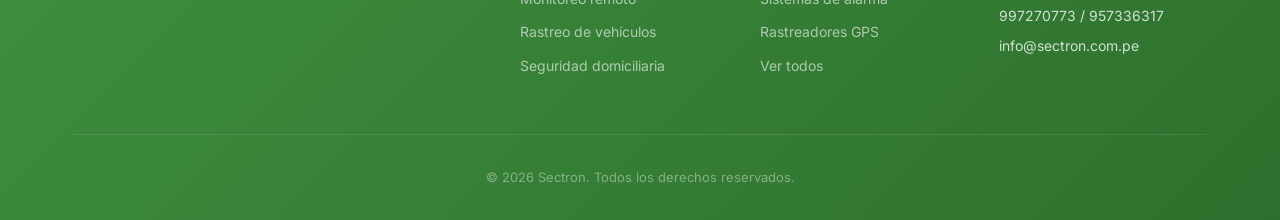
==== commit f8632175: "menu mobile" ====
--- a/index.html
+++ b/index.html
@@ -4,6 +4,7 @@
   <meta charset="utf-8">
   <meta name="viewport" content="width=device-width, initial-scale=1">
   <title>Sectron — Seguridad e IT para tu Empresa y Hogar</title>
+  <link rel="icon" type="image/x-icon" href="favicon.ico">
   <link rel="preconnect" href="https://fonts.googleapis.com">
   <link rel="preconnect" href="https://fonts.gstatic.com" crossorigin>
   <link href="https://fonts.googleapis.com/css2?family=Inter:wght@400;500;600&family=Poppins:wght@600;700&display=swap" rel="stylesheet">
@@ -19,7 +20,10 @@
         <li><a href="productos.html">Productos</a></li>
         <li><a href="proyectos.html">Proyectos</a></li>
       </ul>
-      <a href="contacto.html" class="btn btn-primary">Contáctenos</a>
+      <a href="contacto.html" class="btn btn-primary nav-cta">Contáctenos</a>
+      <button class="nav-toggle" aria-label="Menú">
+        <span></span><span></span><span></span>
+      </button>
     </div>
   </nav>
 
@@ -324,5 +328,23 @@
       document.querySelectorAll('[data-anim], .footer').forEach(function(el) { observer.observe(el); });
     })();
   </script>
+  <div class="mobile-menu" id="mobileMenu">
+    <ul>
+      <li><a href="index.html">Inicio</a></li>
+      <li><a href="servicios.html">Servicios</a></li>
+      <li><a href="productos.html">Productos</a></li>
+      <li><a href="proyectos.html">Proyectos</a></li>
+      <li><a href="contacto.html" class="mobile-cta">Contáctenos</a></li>
+    </ul>
+  </div>
+  <script>
+  (function(){
+    var t=document.querySelector('.nav-toggle'),m=document.getElementById('mobileMenu');
+    if(t&&m){
+      t.addEventListener('click',function(){this.classList.toggle('open');m.classList.toggle('open')});
+      m.querySelectorAll('a').forEach(function(a){a.addEventListener('click',function(){t.classList.remove('open');m.classList.remove('open')})});
+    }
+  })();
+  </script>
 </body>
 </html>
--- a/css/styles.css
+++ b/css/styles.css
@@ -73,6 +73,33 @@
 }
 .nav-links a:hover { color: var(--accent); }
 .nav-links a.active { color: var(--accent); }
+.nav-toggle {
+  display: none;
+  background: none;
+  border: none;
+  cursor: pointer;
+  padding: 8px;
+}
+.nav-toggle span {
+  display: block;
+  width: 22px;
+  height: 2px;
+  background: var(--fg);
+  margin: 5px 0;
+  border-radius: 2px;
+  transition: .3s;
+}
+.nav-toggle.open span:nth-child(1) { transform: translateY(7px) rotate(45deg); }
+.nav-toggle.open span:nth-child(2) { opacity: 0; }
+.nav-toggle.open span:nth-child(3) { transform: translateY(-7px) rotate(-45deg); }
+.mobile-menu {
+  display: none;
+}
+.mobile-menu ul {
+  list-style: none;
+  margin: 0;
+  padding: 0;
+}
 .btn {
   display: inline-flex;
   align-items: center;
@@ -890,7 +917,36 @@
 }
 
 @media (max-width: 768px) {
-  .nav-links { display: none; }
+  .nav { background: #fff; backdrop-filter: none; border-bottom: none; }
+  .nav-links, .nav-cta { display: none !important; }
+  .nav-toggle { display: block; }
+  .mobile-menu {
+    display: none;
+    position: fixed;
+    inset: 0;
+    z-index: 9999;
+    background: #fff;
+    flex-direction: column;
+    padding: 88px 0 0;
+    overflow-y: auto;
+  }
+  .mobile-menu.open { display: flex; }
+  .mobile-menu li { width: 100%; text-align: center; border-bottom: 1px solid var(--border); }
+  .mobile-menu a {
+    display: block;
+    padding: 20px;
+    font-size: 18px;
+    font-weight: 500;
+    color: var(--fg);
+    text-decoration: none;
+  }
+  .mobile-menu a:hover { color: var(--accent); background: var(--bg); }
+  .mobile-menu .mobile-cta {
+    font-weight: 600;
+    color: var(--accent-on);
+    background: var(--accent);
+    text-align: center;
+  }
   .hero-slider { height: clamp(420px, 65vh, 560px); }
   .hero-slide::after { background: linear-gradient(0deg, rgba(30,30,30,0.9) 0%, rgba(30,30,30,0.5) 50%, rgba(30,30,30,0.3) 100%); }
   .hero-slide-content h1 { font-size: clamp(28px, 6vw, 40px); }
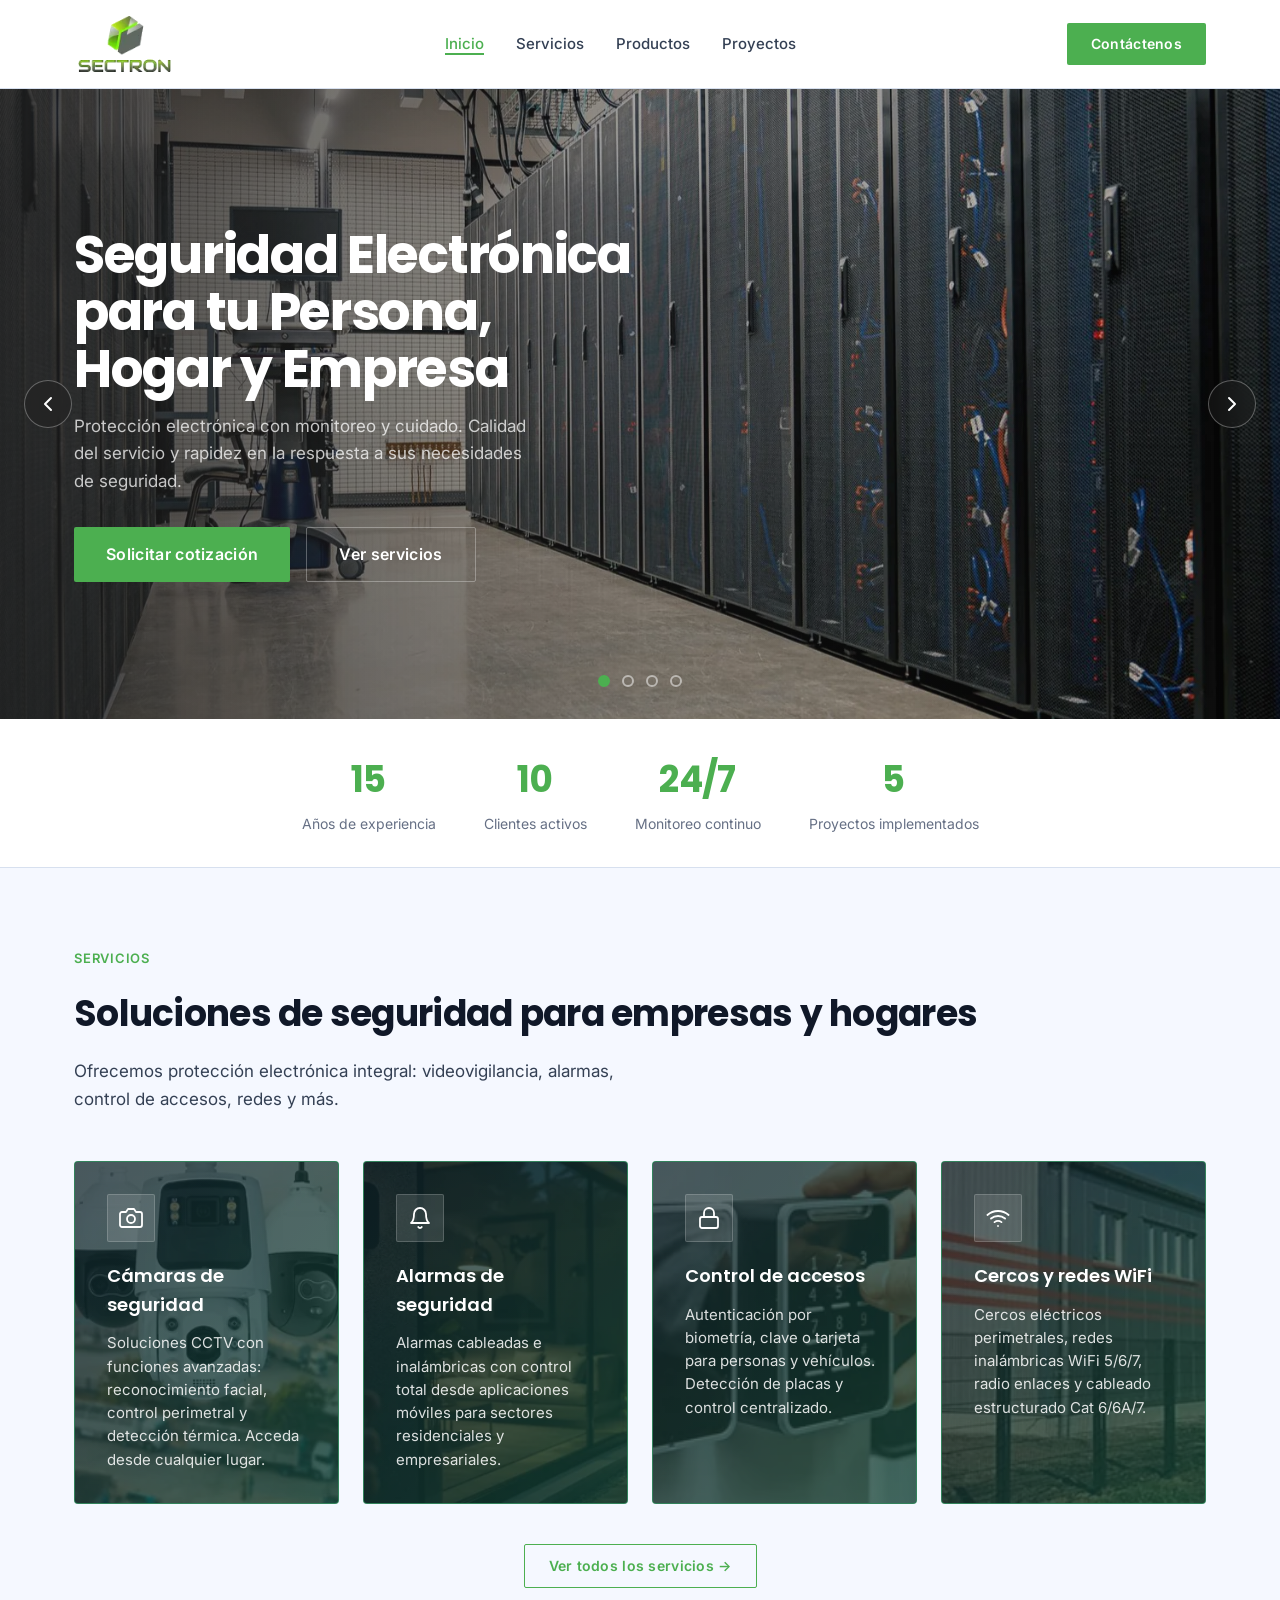
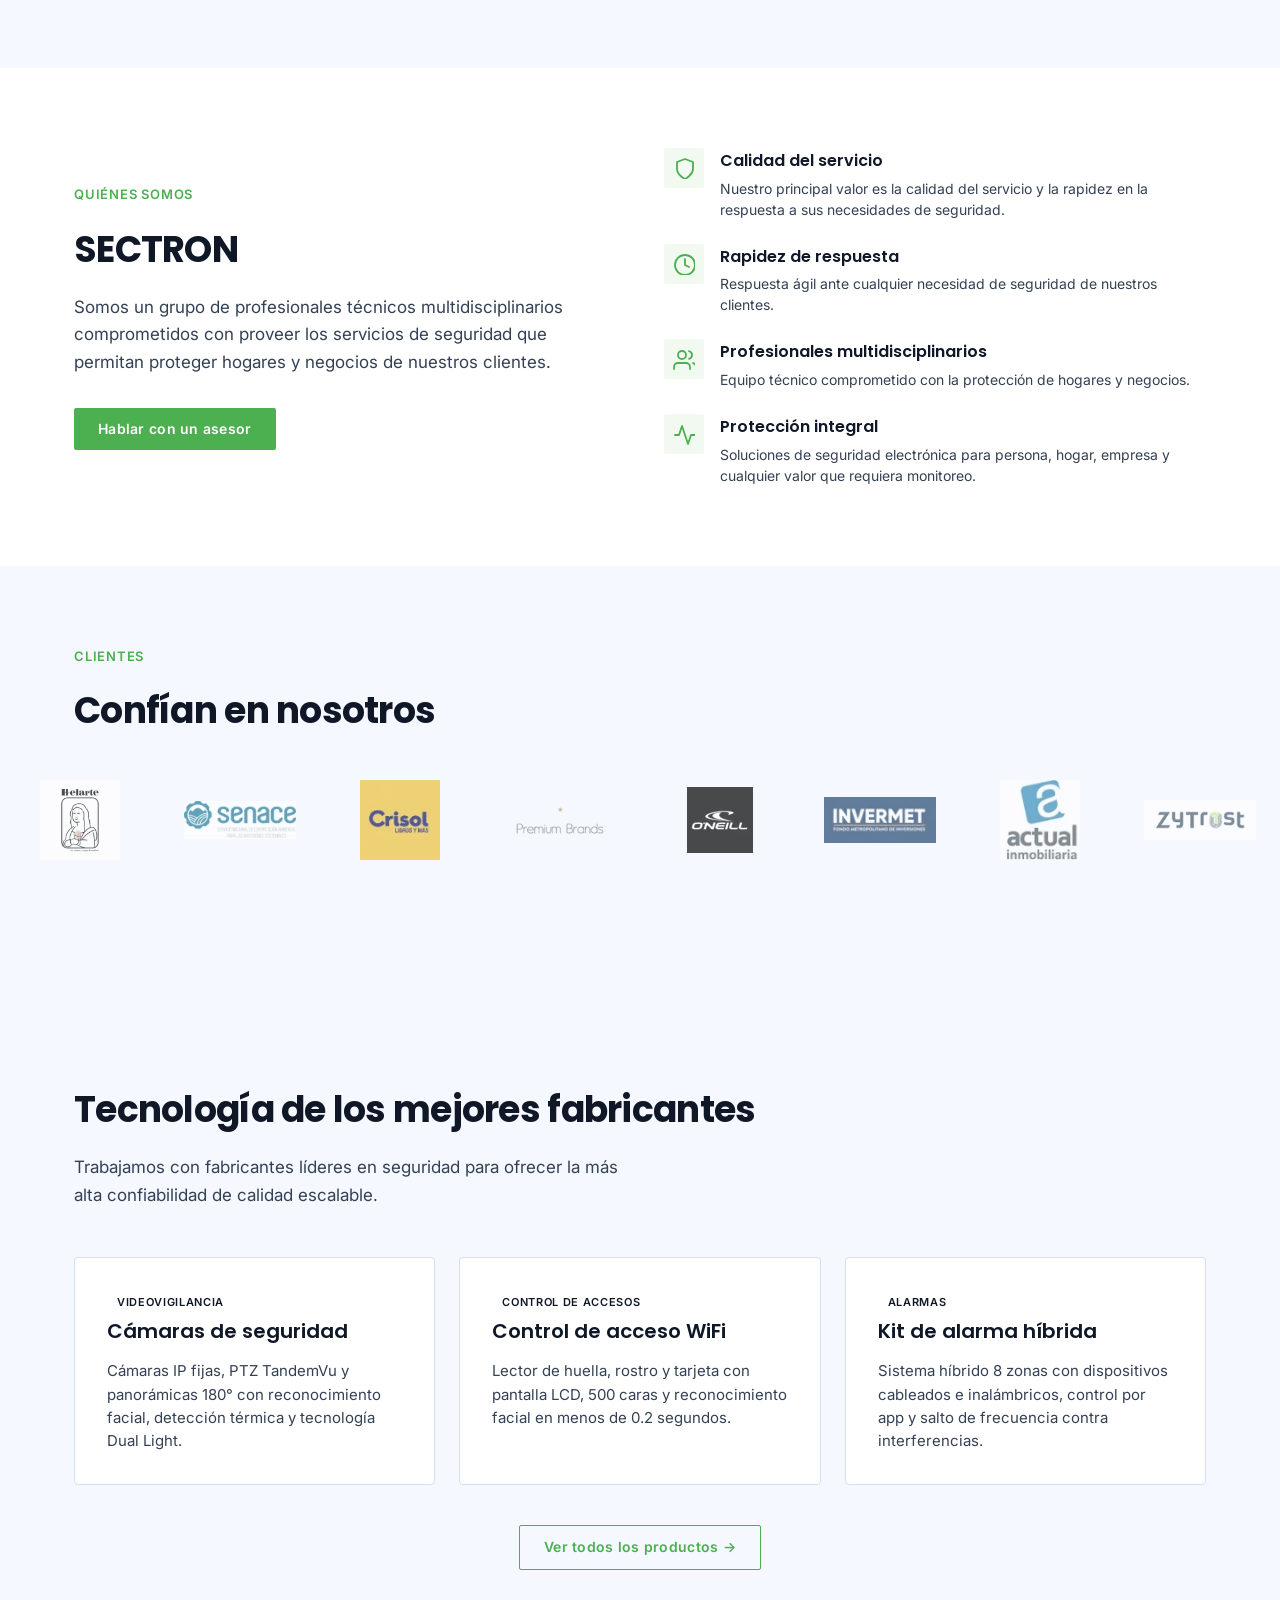
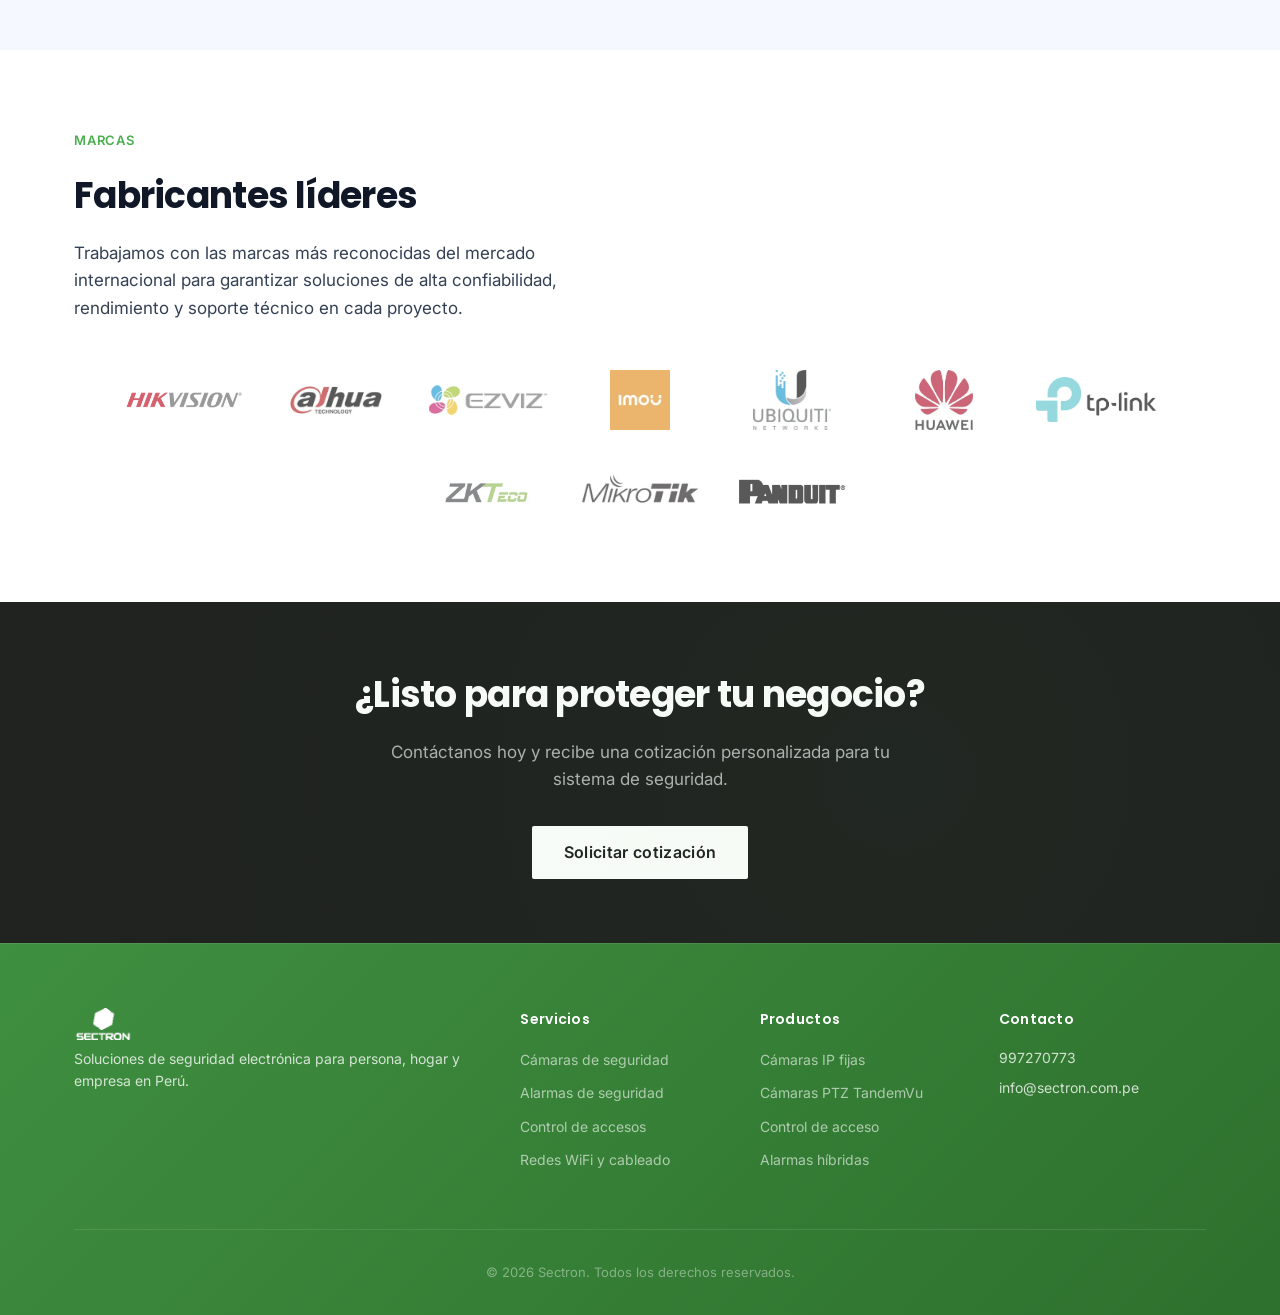
==== commit 55f82426: "imgs" ====
--- a/index.html
+++ b/index.html
@@ -13,7 +13,7 @@
 <body>
   <nav class="nav">
     <div class="container nav-inner">
-      <a href="index.html" class="logo"><img src="images/mroc47to-sectron_logo.png" alt="Sectron"></a>
+      <a href="index.html" class="logo"><img src="images/mroc47to-sectron_logo.webp" alt="Sectron"></a>
       <ul class="nav-links">
         <li><a href="index.html" class="active">Inicio</a></li>
         <li><a href="servicios.html">Servicios</a></li>
@@ -30,10 +30,10 @@
   <section class="hero-slider" aria-label="Presentación Sectron">
     <!-- Slide 1 -->
     <div class="hero-slide active" data-slide="0">
-      <div class="hero-slide-bg" style="background-image:url('images/slide-server.jpg');"></div>
+      <div class="hero-slide-bg" style="background-image:url('images/slide-server.webp');"></div>
       <div class="hero-slide-content">
-        <h1>Seguridad Inteligente para tu Empresa y Hogar</h1>
-        <p>Soluciones de videovigilancia, alarmas y tecnología IT de última generación. Protegemos lo que más importa.</p>
+        <h1>Seguridad Electrónica para tu Persona, Hogar y Empresa</h1>
+        <p>Protección electrónica con monitoreo y cuidado. Calidad del servicio y rapidez en la respuesta a sus necesidades de seguridad.</p>
         <div class="btn-group">
           <a href="contacto.html" class="btn btn-primary btn-lg">Solicitar cotización</a>
           <a href="servicios.html" class="btn btn-outline btn-lg" style="border-color:rgba(255,255,255,0.3); color:#fff;">Ver servicios</a>
@@ -42,10 +42,10 @@
     </div>
     <!-- Slide 2 -->
     <div class="hero-slide" data-slide="1">
-      <div class="hero-slide-bg bg-right" style="background-image:url('images/slide-security.jpg');"></div>
+      <div class="hero-slide-bg bg-right" style="background-image:url('images/slide-security.webp');"></div>
       <div class="hero-slide-content">
-        <h1>Cámaras de Videovigilancia HD</h1>
-        <p>Sistemas de CCTV IP, cámaras PTZ, grabación 24/7 y monitoreo remoto para tu tranquilidad.</p>
+        <h1>Cámaras de Videovigilancia</h1>
+        <p>Soluciones CCTV con tecnologías de punta: reconocimiento facial, control perimetral, detección térmica y acceso remoto 24/7.</p>
         <div class="btn-group">
           <a href="productos.html" class="btn btn-primary btn-lg">Ver productos</a>
           <a href="contacto.html" class="btn btn-outline btn-lg" style="border-color:rgba(255,255,255,0.3); color:#fff;">Cotizar ahora</a>
@@ -54,10 +54,10 @@
     </div>
     <!-- Slide 3 -->
     <div class="hero-slide" data-slide="2">
-      <div class="hero-slide-bg" style="background-image:url('images/slide-network.jpg');"></div>
+      <div class="hero-slide-bg" style="background-image:url('images/slide-network.webp');"></div>
       <div class="hero-slide-content">
-        <h1>Sistemas de Seguridad Integrales</h1>
-        <p>Cámaras de videovigilancia, alarmas GSM y rastreo vehicular para empresas y hogares en Perú.</p>
+        <h1>Alarmas y Control de Accesos</h1>
+        <p>Alarmas cableadas e inalámbricas con control por app móvil. Control de accesos con biometría, tarjeta y detección de placas.</p>
         <div class="btn-group">
           <a href="servicios.html" class="btn btn-primary btn-lg">Explorar servicios</a>
         </div>
@@ -65,12 +65,12 @@
     </div>
     <!-- Slide 4 -->
     <div class="hero-slide" data-slide="3">
-      <div class="hero-slide-bg bg-right" style="background-image:url('images/slide-cctv.jpg');"></div>
+      <div class="hero-slide-bg bg-right" style="background-image:url('images/slide-cctv.webp');"></div>
       <div class="hero-slide-content">
-        <h1>Monitoreo y Videovigilancia</h1>
-        <p>Supervisa tu propiedad en tiempo real con cámaras IP, DVRs y sistemas de alarma conectados 24/7.</p>
+        <h1>Redes y Cableado Estructurado</h1>
+        <p>WiFi 5, 6 y 7, radio enlaces, cableado Cat 6/6A/7. Conectividad inalámbrica y cableada de alta velocidad.</p>
         <div class="btn-group">
-          <a href="productos.html" class="btn btn-primary btn-lg">Ver productos</a>
+          <a href="servicios.html" class="btn btn-primary btn-lg">Ver servicios</a>
           <a href="contacto.html" class="btn btn-outline btn-lg" style="border-color:rgba(255,255,255,0.3); color:#fff;">Hablar con un asesor</a>
         </div>
       </div>
@@ -156,36 +156,43 @@
     <div class="container">
       <div class="eyebrow" data-anim="fade-up">Servicios</div>
       <h2 class="section-title" data-anim="fade-up" style="--i:1">Soluciones de seguridad para empresas y hogares</h2>
-      <p class="section-desc" data-anim="fade-up" style="--i:2">Ofrecemos sistemas de videovigilancia, alarmas y rastreo vehicular diseñados según la necesidad real de cada cliente.</p>
+      <p class="section-desc" data-anim="fade-up" style="--i:2">Ofrecemos protección electrónica integral: videovigilancia, alarmas, control de accesos, redes y más.</p>
       <div class="services-grid">
         <div class="service-card" data-anim="fade-up" style="--i:3">
+          <img class="card-bg" src="images/camarasdeseguridad.webp" alt="">
           <div class="service-icon">
-            <svg width="24" height="24" fill="none" stroke="currentColor" stroke-width="1.8" stroke-linecap="round" stroke-linejoin="round"><circle cx="12" cy="12" r="3"/><path d="M19.4 15a1.65 1.65 0 00.33 1.82l.06.06a2 2 0 010 2.83 2 2 0 01-2.83 0l-.06-.06a1.65 1.65 0 00-1.82-.33 1.65 1.65 0 00-1 1.51V21a2 2 0 01-2 2 2 2 0 01-2-2v-.09A1.65 1.65 0 009 19.4a1.65 1.65 0 00-1.82.33l-.06.06a2 2 0 01-2.83 0 2 2 0 010-2.83l.06-.06a1.65 1.65 0 00.33-1.82 1.65 1.65 0 00-1.51-1H3a2 2 0 01-2-2 2 2 0 012-2h.09A1.65 1.65 0 004.6 9a1.65 1.65 0 00-.33-1.82l-.06-.06a2 2 0 010-2.83 2 2 0 012.83 0l.06.06a1.65 1.65 0 001.82.33H9a1.65 1.65 0 001-1.51V3a2 2 0 012-2 2 2 0 012 2v.09a1.65 1.65 0 001 1.51 1.65 1.65 0 001.82-.33l.06-.06a2 2 0 012.83 0 2 2 0 010 2.83l-.06.06a1.65 1.65 0 00-.33 1.82V9a1.65 1.65 0 001.51 1H21a2 2 0 012 2 2 2 0 01-2 2h-.09a1.65 1.65 0 00-1.51 1z"/></svg>
-          </div>
-          <h3>Seguridad en empresas</h3>
-          <p>Kits de cámaras Turbo HD e IP, audio bidireccional, reconocimiento facial y diseño CAD/BIM para empresas.</p>
+            <svg width="24" height="24" fill="none" stroke="currentColor" stroke-width="1.8" stroke-linecap="round" stroke-linejoin="round"><path d="M23 19a2 2 0 01-2 2H3a2 2 0 01-2-2V8a2 2 0 012-2h4l2-3h6l2 3h4a2 2 0 012 2z"/><circle cx="12" cy="13" r="4"/></svg>
+          </div>
+          <h3>Cámaras de seguridad</h3>
+          <p>Soluciones CCTV con funciones avanzadas: reconocimiento facial, control perimetral y detección térmica. Acceda desde cualquier lugar.</p>
         </div>
         <div class="service-card" data-anim="fade-up" style="--i:4">
+          <img class="card-bg" src="images/alarmasdeseguridad.webp" alt="">
           <div class="service-icon">
-            <svg width="24" height="24" fill="none" stroke="currentColor" stroke-width="1.8" stroke-linecap="round" stroke-linejoin="round"><path d="M1 12s4-8 11-8 11 8 11 8-4 8-11 8-11-8-11-8z"/><circle cx="12" cy="12" r="3"/></svg>
-          </div>
-          <h3>Monitoreo remoto</h3>
-          <p>Vigilancia 24/7 desde nuestro centro de control. Servicio bajo demanda para hogares y empresas.</p>
+            <svg width="24" height="24" fill="none" stroke="currentColor" stroke-width="1.8" stroke-linecap="round" stroke-linejoin="round"><path d="M18 8A6 6 0 006 8c0 7-3 9-3 9h18s-3-2-3-9"/><path d="M13.73 21a2 2 0 01-3.46 0"/></svg>
+          </div>
+          <h3>Alarmas de seguridad</h3>
+          <p>Alarmas cableadas e inalámbricas con control total desde aplicaciones móviles para sectores residenciales y empresariales.</p>
         </div>
         <div class="service-card" data-anim="fade-up" style="--i:5">
+          <img class="card-bg" src="images/controldeaccesos.webp" alt="">
           <div class="service-icon">
-            <svg width="24" height="24" fill="none" stroke="currentColor" stroke-width="1.8" stroke-linecap="round" stroke-linejoin="round"><rect x="1" y="3" width="15" height="13"/><polygon points="16 8 20 8 23 11 23 16 16 16 16 8"/><circle cx="5.5" cy="18.5" r="2.5"/><circle cx="18.5" cy="18.5" r="2.5"/></svg>
-          </div>
-          <h3>Rastreo de vehículos</h3>
-          <p>Dispositivo GPS con apagado remoto, geocerca y alertas en tiempo real para flotas vehiculares.</p>
+            <svg width="24" height="24" fill="none" stroke="currentColor" stroke-width="1.8" stroke-linecap="round" stroke-linejoin="round"><rect x="3" y="11" width="18" height="11" rx="2" ry="2"/><path d="M7 11V7a5 5 0 0110 0v4"/></svg>
+          </div>
+          <h3>Control de accesos</h3>
+          <p>Autenticación por biometría, clave o tarjeta para personas y vehículos. Detección de placas y control centralizado.</p>
         </div>
         <div class="service-card" data-anim="fade-up" style="--i:6">
+          <img class="card-bg" src="images/cercoselectricos.webp" alt="">
           <div class="service-icon">
-            <svg width="24" height="24" fill="none" stroke="currentColor" stroke-width="1.8" stroke-linecap="round" stroke-linejoin="round"><path d="M3 9l9-7 9 7v11a2 2 0 01-2 2H5a2 2 0 01-2-2z"/><polyline points="9 22 9 12 15 12 15 22"/></svg>
-          </div>
-          <h3>Seguridad domiciliaria</h3>
-          <p>Cámaras, sensores inalámbricos y monitoreo para proteger hogares y familias.</p>
-        </div>
+            <svg width="24" height="24" fill="none" stroke="currentColor" stroke-width="1.8" stroke-linecap="round" stroke-linejoin="round"><path d="M5 12.55a11 11 0 0114.08 0"/><path d="M1.42 9a16 16 0 0121.16 0"/><path d="M8.53 16.11a6 6 0 016.95 0"/><line x1="12" y1="20" x2="12.01" y2="20"/></svg>
+          </div>
+          <h3>Cercos y redes WiFi</h3>
+          <p>Cercos eléctricos perimetrales, redes inalámbricas WiFi 5/6/7, radio enlaces y cableado estructurado Cat 6/6A/7.</p>
+        </div>
+      </div>
+      <div style="text-align:center; margin-top:var(--space-10);">
+        <a href="servicios.html" class="btn btn-outline">Ver todos los servicios →</a>
       </div>
     </div>
   </section>
@@ -194,9 +201,9 @@
     <div class="container">
       <div class="why-grid">
         <div data-anim="slide-left">
-          <div class="eyebrow">Por qué Sectron</div>
-          <h2 class="section-title">Soluciones de seguridad a tu medida</h2>
-          <p class="section-desc" style="margin-bottom:var(--space-8);">Combinamos experiencia técnica con un enfoque práctico para ofrecer sistemas de seguridad que realmente protegen tu hogar o negocio.</p>
+          <div class="eyebrow">Quiénes Somos</div>
+          <h2 class="section-title">SECTRON</h2>
+          <p class="section-desc" style="margin-bottom:var(--space-8);">Somos un grupo de profesionales técnicos multidisciplinarios comprometidos con proveer los servicios de seguridad que permitan proteger hogares y negocios de nuestros clientes.</p>
           <a href="contacto.html" class="btn btn-primary">Hablar con un asesor</a>
         </div>
         <div class="why-features">
@@ -205,8 +212,8 @@
               <svg width="22" height="22" fill="none" stroke="currentColor" stroke-width="1.8" stroke-linecap="round" stroke-linejoin="round"><path d="M12 22s8-4 8-10V5l-8-3-8 3v7c0 6 8 10 8 10z"/></svg>
             </div>
             <div>
-              <h4>Seguridad primero</h4>
-              <p>Cada solución está diseñada con la protección como prioridad central.</p>
+              <h4>Calidad del servicio</h4>
+              <p>Nuestro principal valor es la calidad del servicio y la rapidez en la respuesta a sus necesidades de seguridad.</p>
             </div>
           </div>
           <div class="why-feature" data-anim="slide-right" style="--i:1">
@@ -214,8 +221,8 @@
               <svg width="22" height="22" fill="none" stroke="currentColor" stroke-width="1.8" stroke-linecap="round" stroke-linejoin="round"><circle cx="12" cy="12" r="10"/><polyline points="12 6 12 12 16 14"/></svg>
             </div>
             <div>
-              <h4>Respuesta rápida</h4>
-              <p>Soporte técnico con tiempos de respuesta garantizados.</p>
+              <h4>Rapidez de respuesta</h4>
+              <p>Respuesta ágil ante cualquier necesidad de seguridad de nuestros clientes.</p>
             </div>
           </div>
           <div class="why-feature" data-anim="slide-right" style="--i:2">
@@ -223,8 +230,8 @@
               <svg width="22" height="22" fill="none" stroke="currentColor" stroke-width="1.8" stroke-linecap="round" stroke-linejoin="round"><path d="M17 21v-2a4 4 0 00-4-4H5a4 4 0 00-4 4v2"/><circle cx="9" cy="7" r="4"/><path d="M23 21v-2a4 4 0 00-3-3.87"/><path d="M16 3.13a4 4 0 010 7.75"/></svg>
             </div>
             <div>
-              <h4>Equipo especializado</h4>
-              <p>Profesionales certificados en las principales marcas de seguridad.</p>
+              <h4>Profesionales multidisciplinarios</h4>
+              <p>Equipo técnico comprometido con la protección de hogares y negocios.</p>
             </div>
           </div>
           <div class="why-feature" data-anim="slide-right" style="--i:3">
@@ -232,8 +239,8 @@
               <svg width="22" height="22" fill="none" stroke="currentColor" stroke-width="1.8" stroke-linecap="round" stroke-linejoin="round"><polyline points="22 12 18 12 15 21 9 3 6 12 2 12"/></svg>
             </div>
             <div>
-              <h4>Soluciones escalables</h4>
-              <p>Sistemas adaptables desde domicilios hasta complejos industriales.</p>
+              <h4>Protección integral</h4>
+              <p>Soluciones de seguridad electrónica para persona, hogar, empresa y cualquier valor que requiera monitoreo.</p>
             </div>
           </div>
         </div>
@@ -243,28 +250,84 @@
 
   <section class="section">
     <div class="container">
+      <div class="eyebrow" data-anim="fade-up">Clientes</div>
+      <h2 class="section-title" data-anim="fade-up" style="--i:1">Confían en nosotros</h2>
+    </div>
+    <div class="carousel" data-anim="fade-up" style="--i:2">
+      <div class="carousel-track">
+        <div class="carousel-item"><img src="images/clientes/helarte.webp" alt="Helarte"></div>
+        <div class="carousel-item"><img src="images/clientes/senace.webp" alt="Senace"></div>
+        <div class="carousel-item"><img src="images/clientes/crisol.webp" alt="Crisol"></div>
+        <div class="carousel-item"><img src="images/clientes/premiumbrands.webp" alt="Premium Brands"></div>
+        <div class="carousel-item"><img src="images/clientes/oneill.webp" alt="O'Neill"></div>
+        <div class="carousel-item"><img src="images/clientes/invermet.webp" alt="Invermet"></div>
+        <div class="carousel-item"><img src="images/clientes/actualinmobiliaria.webp" alt="Actual Inmobiliaria"></div>
+        <div class="carousel-item"><img src="images/clientes/zytrust.webp" alt="Zytrust"></div>
+        <div class="carousel-item"><img src="images/clientes/ferreyros.webp" alt="Ferreyros"></div>
+        <div class="carousel-item"><img src="images/clientes/bureau.webp" alt="Bureau"></div>
+        <div class="carousel-item"><img src="images/clientes/derco.webp" alt="Derco"></div>
+        <div class="carousel-item"><img src="images/clientes/metso.webp" alt="Metso"></div>
+        <!-- duplicate for seamless loop -->
+        <div class="carousel-item"><img src="images/clientes/helarte.webp" alt="Helarte"></div>
+        <div class="carousel-item"><img src="images/clientes/senace.webp" alt="Senace"></div>
+        <div class="carousel-item"><img src="images/clientes/crisol.webp" alt="Crisol"></div>
+        <div class="carousel-item"><img src="images/clientes/premiumbrands.webp" alt="Premium Brands"></div>
+        <div class="carousel-item"><img src="images/clientes/oneill.webp" alt="O'Neill"></div>
+        <div class="carousel-item"><img src="images/clientes/invermet.webp" alt="Invermet"></div>
+        <div class="carousel-item"><img src="images/clientes/actualinmobiliaria.webp" alt="Actual Inmobiliaria"></div>
+        <div class="carousel-item"><img src="images/clientes/zytrust.webp" alt="Zytrust"></div>
+        <div class="carousel-item"><img src="images/clientes/ferreyros.webp" alt="Ferreyros"></div>
+        <div class="carousel-item"><img src="images/clientes/bureau.webp" alt="Bureau"></div>
+        <div class="carousel-item"><img src="images/clientes/derco.webp" alt="Derco"></div>
+        <div class="carousel-item"><img src="images/clientes/metso.webp" alt="Metso"></div>
+      </div>
+    </div>
+  </section>
+
+  <section class="section">
+    <div class="container">
       <div class="eyebrow" data-anim="fade-up">Productos</div>
-      <h2 class="section-title" data-anim="fade-up" style="--i:1">Soluciones de seguridad y vigilancia</h2>
-      <p class="section-desc" data-anim="fade-up" style="--i:2">Cámaras, alarmas y dispositivos de las mejores marcas del mercado para proteger tu hogar o empresa.</p>
+      <h2 class="section-title" data-anim="fade-up" style="--i:1">Tecnología de los mejores fabricantes</h2>
+      <p class="section-desc" data-anim="fade-up" style="--i:2">Trabajamos con fabricantes líderes en seguridad para ofrecer la más alta confiabilidad de calidad escalable.</p>
       <div class="products-grid-preview">
         <div class="product-card" data-anim="fade-up" style="--i:3">
-          <div class="product-badge">Seguridad</div>
+          <div class="product-badge">Videovigilancia</div>
           <h3>Cámaras de seguridad</h3>
-          <p>Cámaras IP, Turbo HD y kits completos de videovigilancia para hogares y comercios.</p>
+          <p>Cámaras IP fijas, PTZ TandemVu y panorámicas 180° con reconocimiento facial, detección térmica y tecnología Dual Light.</p>
         </div>
         <div class="product-card" data-anim="fade-up" style="--i:4">
-          <div class="product-badge">Seguridad</div>
-          <h3>Sistema de alarmas</h3>
-          <p>Alarmas GSM con sensores inalámbricos, sirenas y control remoto para protección perimetral.</p>
+          <div class="product-badge">Control de Accesos</div>
+          <h3>Control de acceso WiFi</h3>
+          <p>Lector de huella, rostro y tarjeta con pantalla LCD, 500 caras y reconocimiento facial en menos de 0.2 segundos.</p>
         </div>
         <div class="product-card" data-anim="fade-up" style="--i:5">
-          <div class="product-badge">Rastreo</div>
-          <h3>Rastreador GPS</h3>
-          <p>Dispositivo de rastreo vehicular con geocerca, alertas y apagado remoto del motor.</p>
+          <div class="product-badge">Alarmas</div>
+          <h3>Kit de alarma híbrida</h3>
+          <p>Sistema híbrido 8 zonas con dispositivos cableados e inalámbricos, control por app y salto de frecuencia contra interferencias.</p>
         </div>
       </div>
       <div style="text-align:center; margin-top:var(--space-10);">
         <a href="productos.html" class="btn btn-outline">Ver todos los productos →</a>
+      </div>
+    </div>
+  </section>
+
+  <section class="section section-alt">
+    <div class="container">
+      <div class="eyebrow" data-anim="fade-up">Marcas</div>
+      <h2 class="section-title" data-anim="fade-up" style="--i:1">Fabricantes líderes</h2>
+      <p class="section-desc" data-anim="fade-up" style="--i:2">Trabajamos con las marcas más reconocidas del mercado internacional para garantizar soluciones de alta confiabilidad, rendimiento y soporte técnico en cada proyecto.</p>
+      <div class="brands-grid" data-anim="fade-up" style="--i:3">
+        <div class="brand-item"><img src="images/marcas/hikvision.webp" alt="Hikvision"></div>
+        <div class="brand-item"><img src="images/marcas/alhua.webp" alt="Alhua"></div>
+        <div class="brand-item"><img src="images/marcas/ezviz.webp" alt="EZVIZ"></div>
+        <div class="brand-item"><img src="images/marcas/imou.webp" alt="IMOU"></div>
+        <div class="brand-item"><img src="images/marcas/ubiquiti.webp" alt="Ubiquiti"></div>
+        <div class="brand-item"><img src="images/marcas/huawei.webp" alt="Huawei"></div>
+        <div class="brand-item"><img src="images/marcas/tplink.webp" alt="TP-Link"></div>
+        <div class="brand-item"><img src="images/marcas/zkteco.webp" alt="ZKTeco"></div>
+        <div class="brand-item"><img src="images/marcas/mikrotik.webp" alt="MikroTik"></div>
+        <div class="brand-item"><img src="images/marcas/panduit.webp" alt="Panduit"></div>
       </div>
     </div>
   </section>
@@ -281,31 +344,30 @@
     <div class="container">
       <div class="footer-grid">
         <div class="footer-brand">
-          <img src="images/mroc47to-sectron_logo.png" alt="Sectron" style="height:32px; filter:brightness(0) invert(1);">
-          <p>Soluciones de seguridad e IT para empresas y hogares en Perú.</p>
+          <img src="images/mroc47to-sectron_logo.webp" alt="Sectron" style="height:32px; filter:brightness(0) invert(1);">
+          <p>Soluciones de seguridad electrónica para persona, hogar y empresa en Perú.</p>
         </div>
         <div class="footer-links">
           <h4>Servicios</h4>
           <ul>
-            <li><a href="servicios.html">Seguridad en empresas</a></li>
-            <li><a href="servicios.html">Monitoreo remoto</a></li>
-            <li><a href="servicios.html">Rastreo de vehículos</a></li>
-            <li><a href="servicios.html">Seguridad domiciliaria</a></li>
+            <li><a href="servicios.html">Cámaras de seguridad</a></li>
+            <li><a href="servicios.html">Alarmas de seguridad</a></li>
+            <li><a href="servicios.html">Control de accesos</a></li>
+            <li><a href="servicios.html">Redes WiFi y cableado</a></li>
           </ul>
         </div>
         <div class="footer-links">
           <h4>Productos</h4>
           <ul>
-            <li><a href="productos.html">Cámaras de seguridad</a></li>
-            <li><a href="productos.html">Sistemas de alarma</a></li>
-            <li><a href="productos.html">Rastreadores GPS</a></li>
-            <li><a href="productos.html">Ver todos</a></li>
+            <li><a href="productos.html">Cámaras IP fijas</a></li>
+            <li><a href="productos.html">Cámaras PTZ TandemVu</a></li>
+            <li><a href="productos.html">Control de acceso</a></li>
+            <li><a href="productos.html">Alarmas híbridas</a></li>
           </ul>
         </div>
         <div class="footer-contact">
           <h4>Contacto</h4>
-          <p>Jr. Las Cascadas 148 - Int P1-10, Urb La Ensenada, La Molina</p>
-          <p>997270773 / 957336317</p>
+          <p>997270773</p>
           <p>info@sectron.com.pe</p>
         </div>
       </div>
--- a/css/styles.css
+++ b/css/styles.css
@@ -23,9 +23,9 @@
   --space-12: 48px;
   --space-16: 64px;
   --space-20: 80px;
-  --radius-sm: 10px;
-  --radius-md: 16px;
-  --radius-lg: 24px;
+  --radius-sm: 2px;
+  --radius-md: 4px;
+  --radius-lg: 6px;
 }
 *, *::before, *::after { box-sizing: border-box; margin: 0; padding: 0; }
 html { scroll-behavior: smooth; }
@@ -313,16 +313,34 @@
   gap: var(--space-6);
 }
 .service-card {
-  background: var(--bg);
-  border: 1px solid var(--border);
+  background: #1b7448;
+  border: 1px solid rgba(255,255,255,0.1);
   border-radius: var(--radius-md);
   padding: var(--space-8);
   transition: box-shadow 0.2s, transform 0.15s;
-}
-.service-card:hover {
-  box-shadow: 0 16px 40px rgba(16,24,40,0.08);
-  transform: translateY(-2px);
-}
+  position: relative;
+  overflow: hidden;
+}
+.service-card .card-bg {
+  position: absolute;
+  inset: 0;
+  width: 100%;
+  height: 100%;
+  object-fit: cover;
+  opacity: 0.25;
+  transition: opacity 0.4s, transform 0.4s;
+}
+.service-card:hover .card-bg { opacity: 0.4; transform: scale(1.05); }
+.service-card::after {
+  content: '';
+  position: absolute;
+  inset: 0;
+  background: linear-gradient(135deg, rgba(16,24,40,0.85) 0%, rgba(16,24,40,0.5) 100%);
+  z-index: 0;
+}
+.service-card > * { position: relative; z-index: 1; }
+.service-card .service-icon { background: rgba(255,255,255,0.12); border-color: rgba(255,255,255,0.18); color: #fff; }
+.service-card:hover .service-icon { background: var(--accent); }
 .service-icon {
   width: 48px;
   height: 48px;
@@ -339,23 +357,31 @@
   font-size: 18px;
   font-weight: 600;
   margin-bottom: var(--space-3);
+  color: #fff;
 }
 .service-card p {
   font-size: 15px;
-  color: var(--fg-2);
+  color: rgba(255,255,255,0.85);
   line-height: 1.55;
 }
 
 /* Service detail */
 .service-detail {
   display: grid;
-  grid-template-columns: auto 1fr;
+  grid-template-columns: auto 1fr auto;
   gap: var(--space-10);
   align-items: start;
   padding: var(--space-12) 0;
   border-bottom: 1px solid var(--border);
 }
 .service-detail:last-child { border-bottom: none; }
+.service-img {
+  width: 280px;
+  height: 200px;
+  object-fit: cover;
+  border-radius: var(--radius-md);
+  border: 1px solid var(--border);
+}
 .service-num {
   font-family: var(--font-display);
   font-size: 64px;
@@ -431,6 +457,75 @@
   line-height: 1.5;
 }
 
+/* Carousel */
+.carousel {
+  overflow: hidden;
+  padding: var(--space-6) 0;
+}
+.carousel-track {
+  display: flex;
+  width: max-content;
+  animation: carousel-scroll 30s linear infinite;
+}
+.carousel:hover .carousel-track {
+  animation-play-state: paused;
+}
+.carousel-item {
+  flex-shrink: 0;
+  width: 160px;
+  height: 80px;
+  display: flex;
+  align-items: center;
+  justify-content: center;
+  padding: 0 var(--space-6);
+}
+.carousel-item img {
+  max-width: 100%;
+  max-height: 100%;
+  object-fit: contain;
+  filter: grayscale(0.3);
+  opacity: 0.7;
+  transition: filter 0.3s, opacity 0.3s;
+}
+.carousel-item img:hover {
+  filter: grayscale(0);
+  opacity: 1;
+}
+@keyframes carousel-scroll {
+  0% { transform: translateX(0); }
+  100% { transform: translateX(-50%); }
+}
+
+/* Brands grid (static) */
+.brands-grid {
+  display: flex;
+  flex-wrap: wrap;
+  justify-content: center;
+  gap: var(--space-8);
+  align-items: center;
+}
+.brand-item {
+  width: 120px;
+  height: 60px;
+  display: flex;
+  align-items: center;
+  justify-content: center;
+  transition: transform 0.2s;
+}
+.brand-item:hover { transform: translateY(-2px); }
+.brand-item img {
+  max-width: 100%;
+  max-height: 100%;
+  object-fit: contain;
+  filter: grayscale(0.2);
+  opacity: 0.65;
+  transition: filter 0.3s, opacity 0.3s;
+}
+.brand-item img:hover {
+  filter: grayscale(0);
+  opacity: 1;
+}
+
 /* Products grid */
 .products-grid {
   display: grid;
@@ -494,14 +589,15 @@
 }
 .product-body {
   display: grid;
-  grid-template-columns: 200px 1fr;
+  grid-template-columns: 1fr auto;
   gap: var(--space-6);
   align-items: start;
   margin-bottom: var(--space-4);
 }
-.product-body img {
-  width: 200px;
-  border-radius: 10px;
+.product-img {
+  width: 260px;
+  height: 260px;
+  object-fit: contain;
 }
 
 /* Camera list */
@@ -518,14 +614,14 @@
   text-align: center;
   background: #f8fbf8;
   border: 1px solid rgba(76,175,80,0.14);
-  border-radius: 12px;
+  border-radius: 4px;
   padding: 10px;
 }
 .camera-thumb {
   width: 72px;
   height: 72px;
   object-fit: cover;
-  border-radius: 8px;
+  border-radius: 3px;
   border: 1px solid var(--border);
   background: #fff;
 }
@@ -744,7 +840,7 @@
   box-shadow: 0 20px 48px rgba(16,24,40,0.1);
 }
 .service-icon { transition: background 0.2s, color 0.2s, transform 0.2s; }
-.service-card:hover .service-icon { background: var(--accent); color: #fff; transform: scale(1.05); }
+.service-card:hover .service-icon { background: var(--accent); transform: scale(1.05); }
 
 .trust-item { transition: transform 0.2s ease; }
 .trust-item:hover { transform: translateY(-2px); }
@@ -826,14 +922,20 @@
   display: grid;
   grid-template-columns: 1fr 1fr;
   gap: var(--space-5);
-  margin-bottom: var(--space-5);
 }
 .field {
   display: flex;
   flex-direction: column;
   gap: var(--space-2);
-}
-.field:last-child {
+  margin-bottom: var(--space-5);
+}
+.field-row .field {
+  margin-bottom: 0;
+}
+.field-row {
+  margin-bottom: var(--space-5);
+}
+.field-row:last-of-type {
   margin-bottom: var(--space-5);
 }
 .field label {
@@ -959,9 +1061,13 @@
   .project-card { grid-template-columns: 1fr; gap: var(--space-6); }
   .project-images.two-col { grid-template-columns: 1fr; }
   .camera-list { grid-template-columns: repeat(2, 1fr); }
+  .carousel-item { width: 120px; height: 60px; }
+  .brand-item { width: 90px; height: 45px; }
   .contact-grid { grid-template-columns: 1fr; }
   .field-row { grid-template-columns: 1fr; }
   .service-detail { grid-template-columns: 1fr; gap: var(--space-4); }
+  .service-img { width: 100%; height: 200px; }
   .service-num { font-size: 40px; }
-  .service-num { font-size: 40px; }
-}
+  .product-body { grid-template-columns: 1fr; }
+  .product-img { width: 100%; height: 240px; }
+}
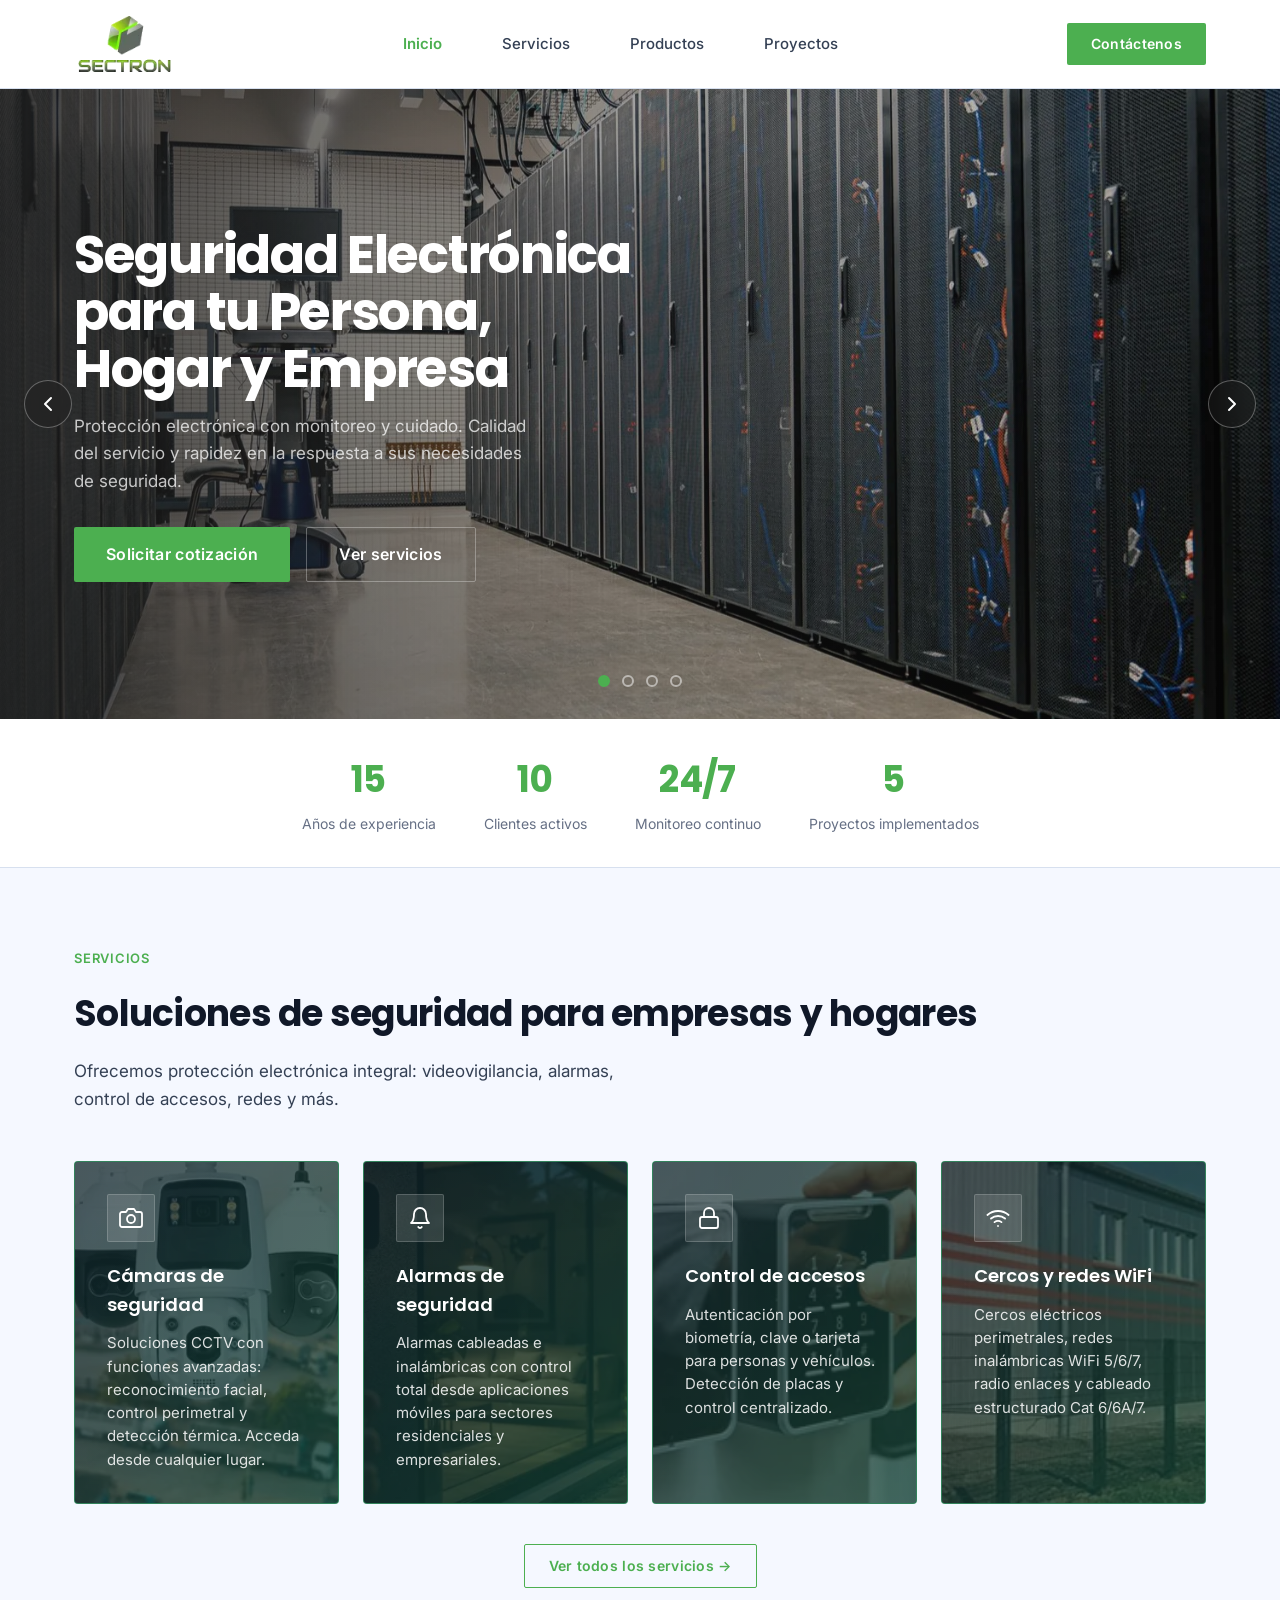
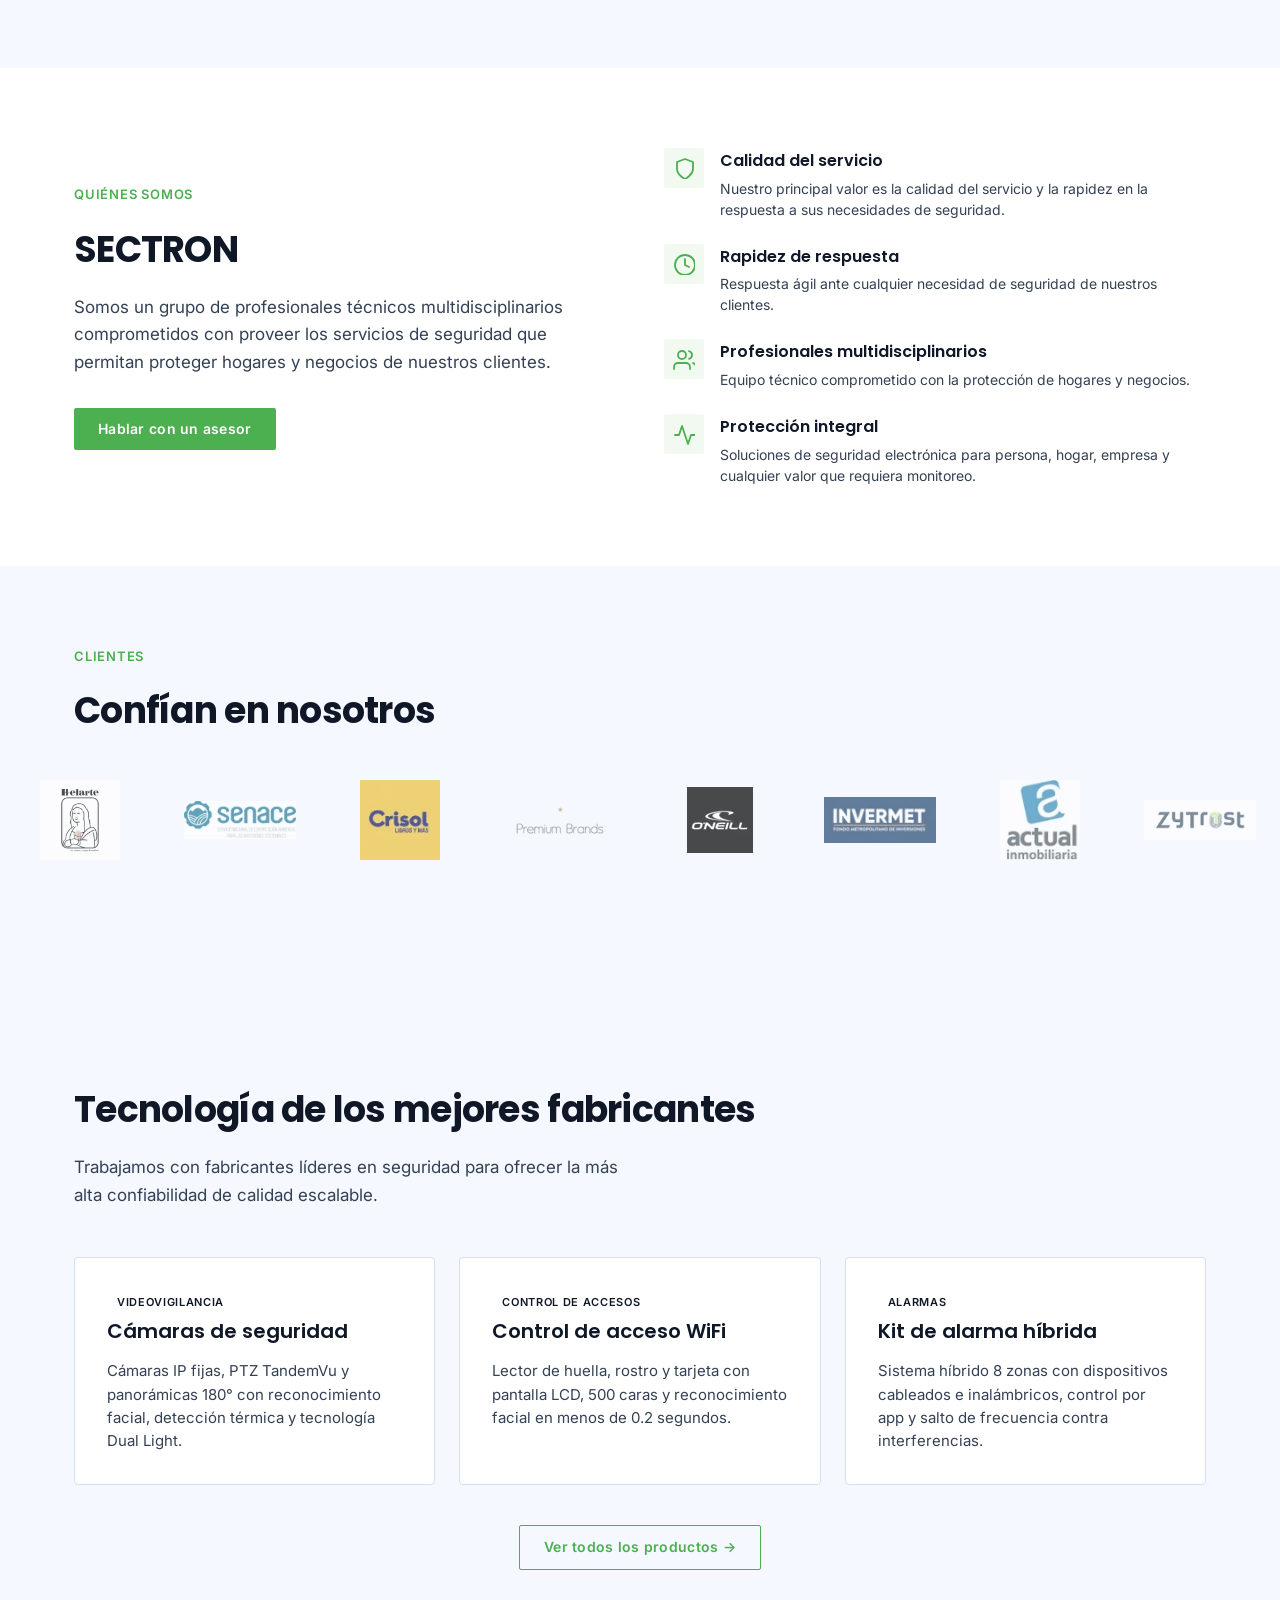
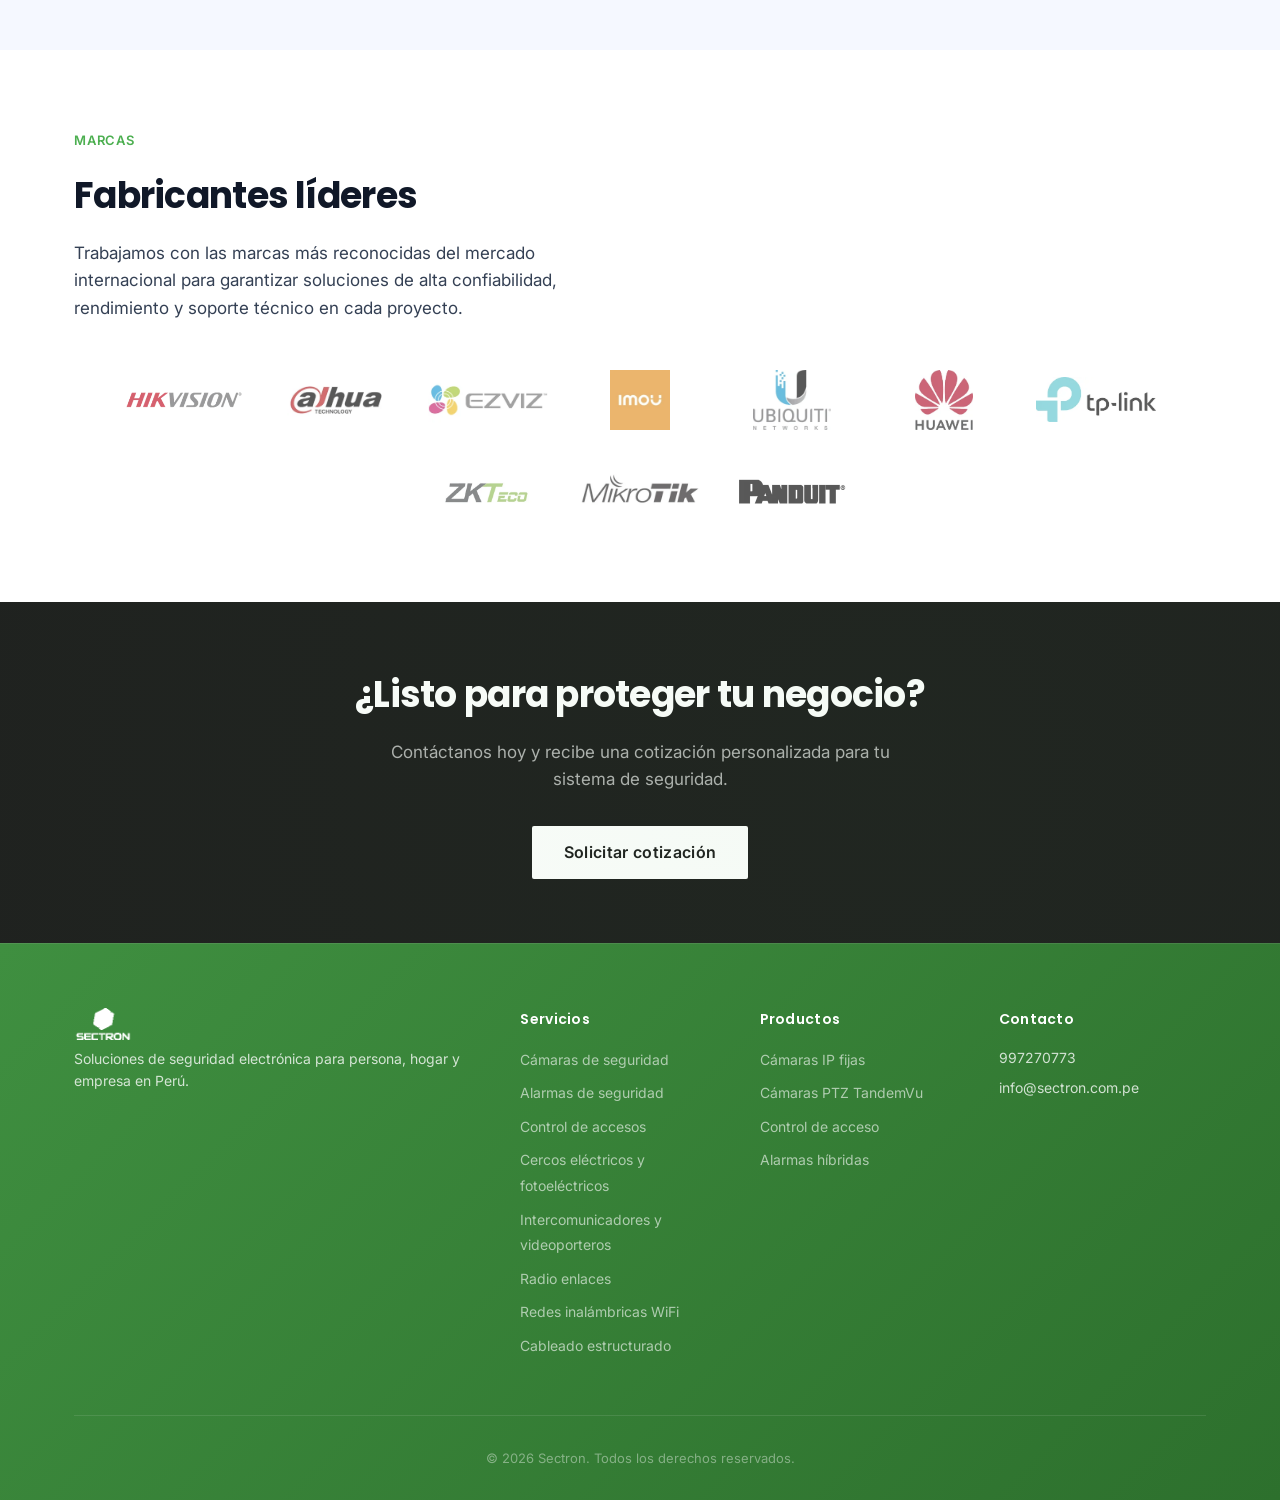
==== commit 070b1d81: "hero" ====
--- a/index.html
+++ b/index.html
@@ -42,7 +42,7 @@
     </div>
     <!-- Slide 2 -->
     <div class="hero-slide" data-slide="1">
-      <div class="hero-slide-bg bg-right" style="background-image:url('images/slide-security.webp');"></div>
+      <div class="hero-slide-bg bg-right" style="background-image:url('images/camarasdeseguridad.webp');"></div>
       <div class="hero-slide-content">
         <h1>Cámaras de Videovigilancia</h1>
         <p>Soluciones CCTV con tecnologías de punta: reconocimiento facial, control perimetral, detección térmica y acceso remoto 24/7.</p>
@@ -54,7 +54,7 @@
     </div>
     <!-- Slide 3 -->
     <div class="hero-slide" data-slide="2">
-      <div class="hero-slide-bg" style="background-image:url('images/slide-network.webp');"></div>
+      <div class="hero-slide-bg" style="background-image:url('images/alarmasdeseguridad.webp');"></div>
       <div class="hero-slide-content">
         <h1>Alarmas y Control de Accesos</h1>
         <p>Alarmas cableadas e inalámbricas con control por app móvil. Control de accesos con biometría, tarjeta y detección de placas.</p>
@@ -65,7 +65,7 @@
     </div>
     <!-- Slide 4 -->
     <div class="hero-slide" data-slide="3">
-      <div class="hero-slide-bg bg-right" style="background-image:url('images/slide-cctv.webp');"></div>
+      <div class="hero-slide-bg bg-right" style="background-image:url('images/wifi.webp');"></div>
       <div class="hero-slide-content">
         <h1>Redes y Cableado Estructurado</h1>
         <p>WiFi 5, 6 y 7, radio enlaces, cableado Cat 6/6A/7. Conectividad inalámbrica y cableada de alta velocidad.</p>
@@ -353,7 +353,11 @@
             <li><a href="servicios.html">Cámaras de seguridad</a></li>
             <li><a href="servicios.html">Alarmas de seguridad</a></li>
             <li><a href="servicios.html">Control de accesos</a></li>
-            <li><a href="servicios.html">Redes WiFi y cableado</a></li>
+            <li><a href="servicios.html">Cercos eléctricos y fotoeléctricos</a></li>
+            <li><a href="servicios.html">Intercomunicadores y videoporteros</a></li>
+            <li><a href="servicios.html">Radio enlaces</a></li>
+            <li><a href="servicios.html">Redes inalámbricas WiFi</a></li>
+            <li><a href="servicios.html">Cableado estructurado</a></li>
           </ul>
         </div>
         <div class="footer-links">
--- a/css/styles.css
+++ b/css/styles.css
@@ -69,10 +69,17 @@
   font-weight: 500;
   color: var(--fg-2);
   text-decoration: none;
-  transition: color 0.15s;
-}
-.nav-links a:hover { color: var(--accent); }
-.nav-links a.active { color: var(--accent); }
+  padding: 6px 14px;
+  border-radius: var(--radius-sm);
+  transition: color 0.2s, background 0.2s, transform 0.15s;
+  position: relative;
+}
+.nav-links a:hover {
+  color: var(--accent);
+  background: rgba(76,175,80,0.08);
+  transform: translateY(-1px);
+}
+.nav-links a.active { color: var(--accent); font-weight: 600; }
 .nav-toggle {
   display: none;
   background: none;
@@ -870,14 +877,6 @@
   animation: shimmer 12s linear infinite;
   background-size: 200% 100%;
 }
-
-.nav-links a { position: relative; }
-.nav-links a::after {
-  content: ''; position: absolute; bottom: -2px; left: 0; width: 0; height: 2px;
-  background: var(--accent); transition: width 0.25s cubic-bezier(0.2,0,0,1);
-}
-.nav-links a:hover::after { width: 100%; }
-.nav-links a.active::after { width: 100%; }
 
 .service-detail { transition: background 0.2s, transform 0.2s; border-radius: var(--radius-md); }
 .service-detail:hover { background: rgba(76,175,80,0.02); }
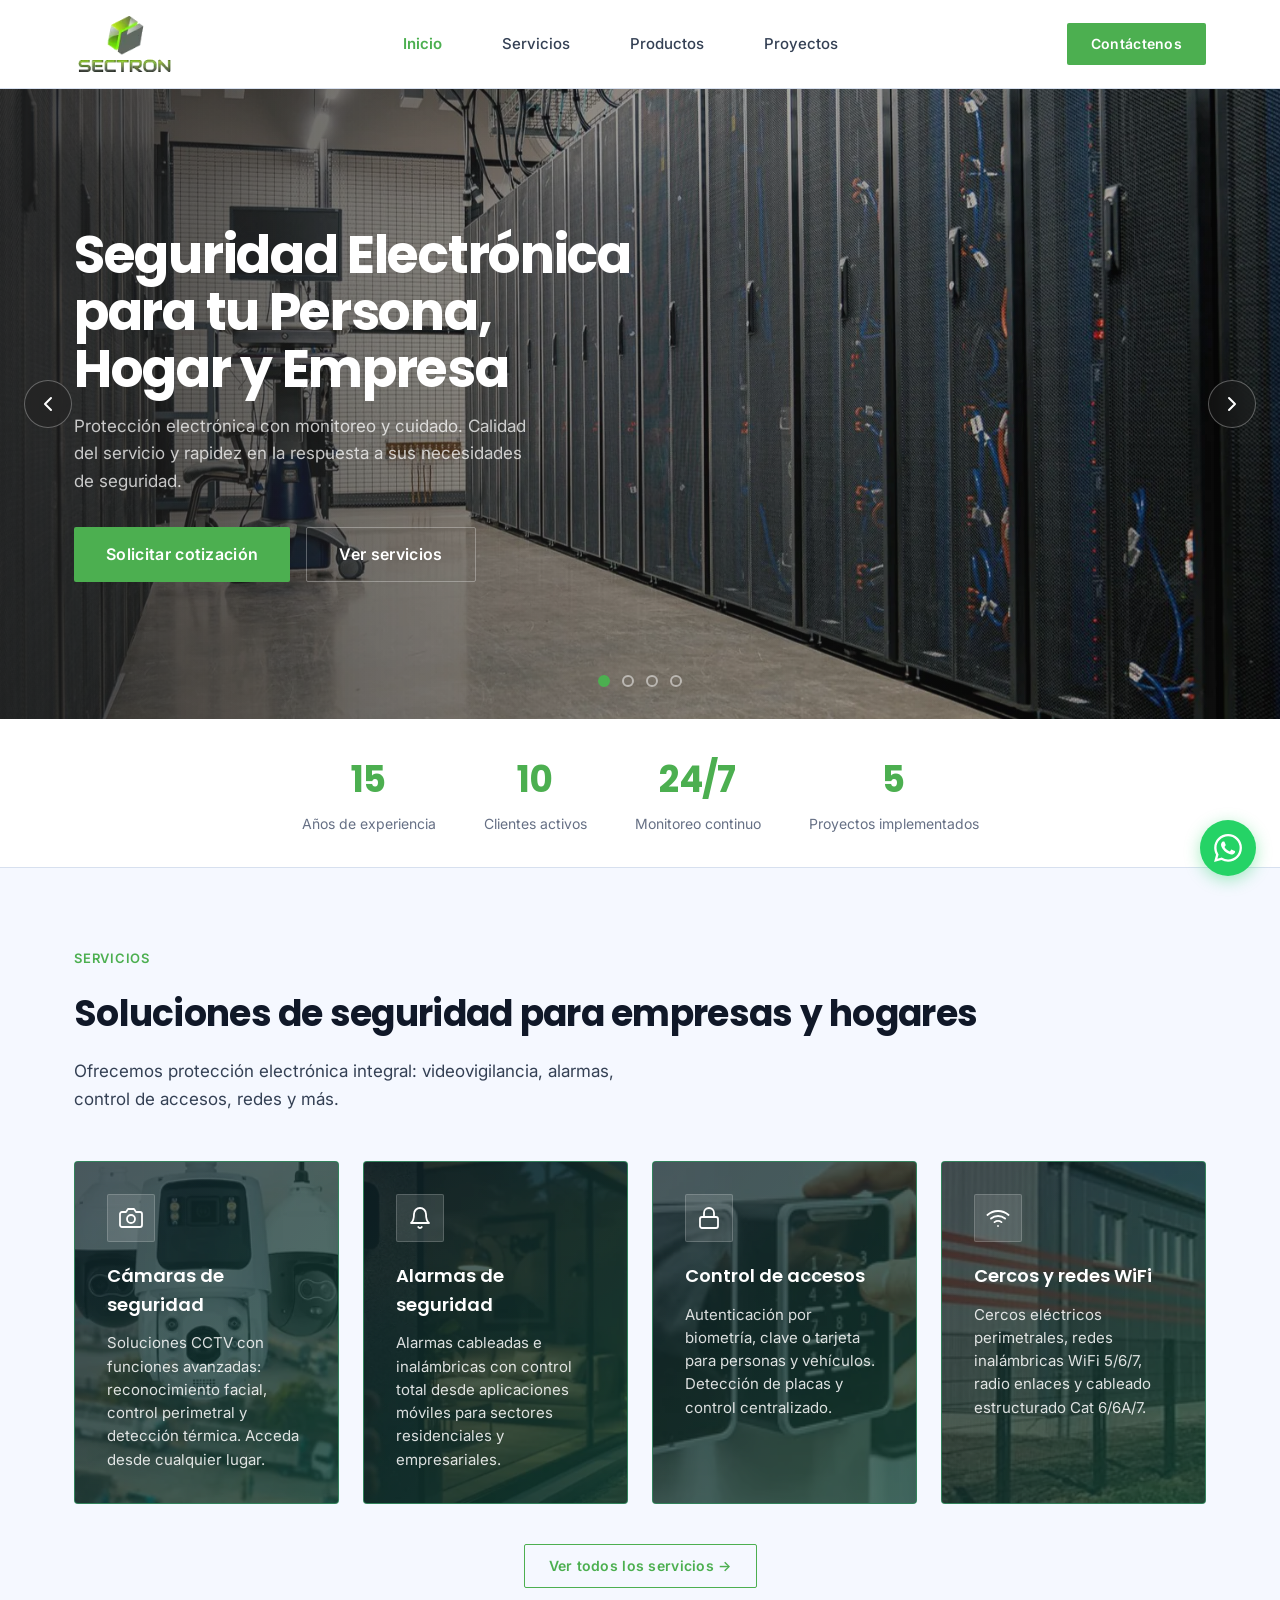
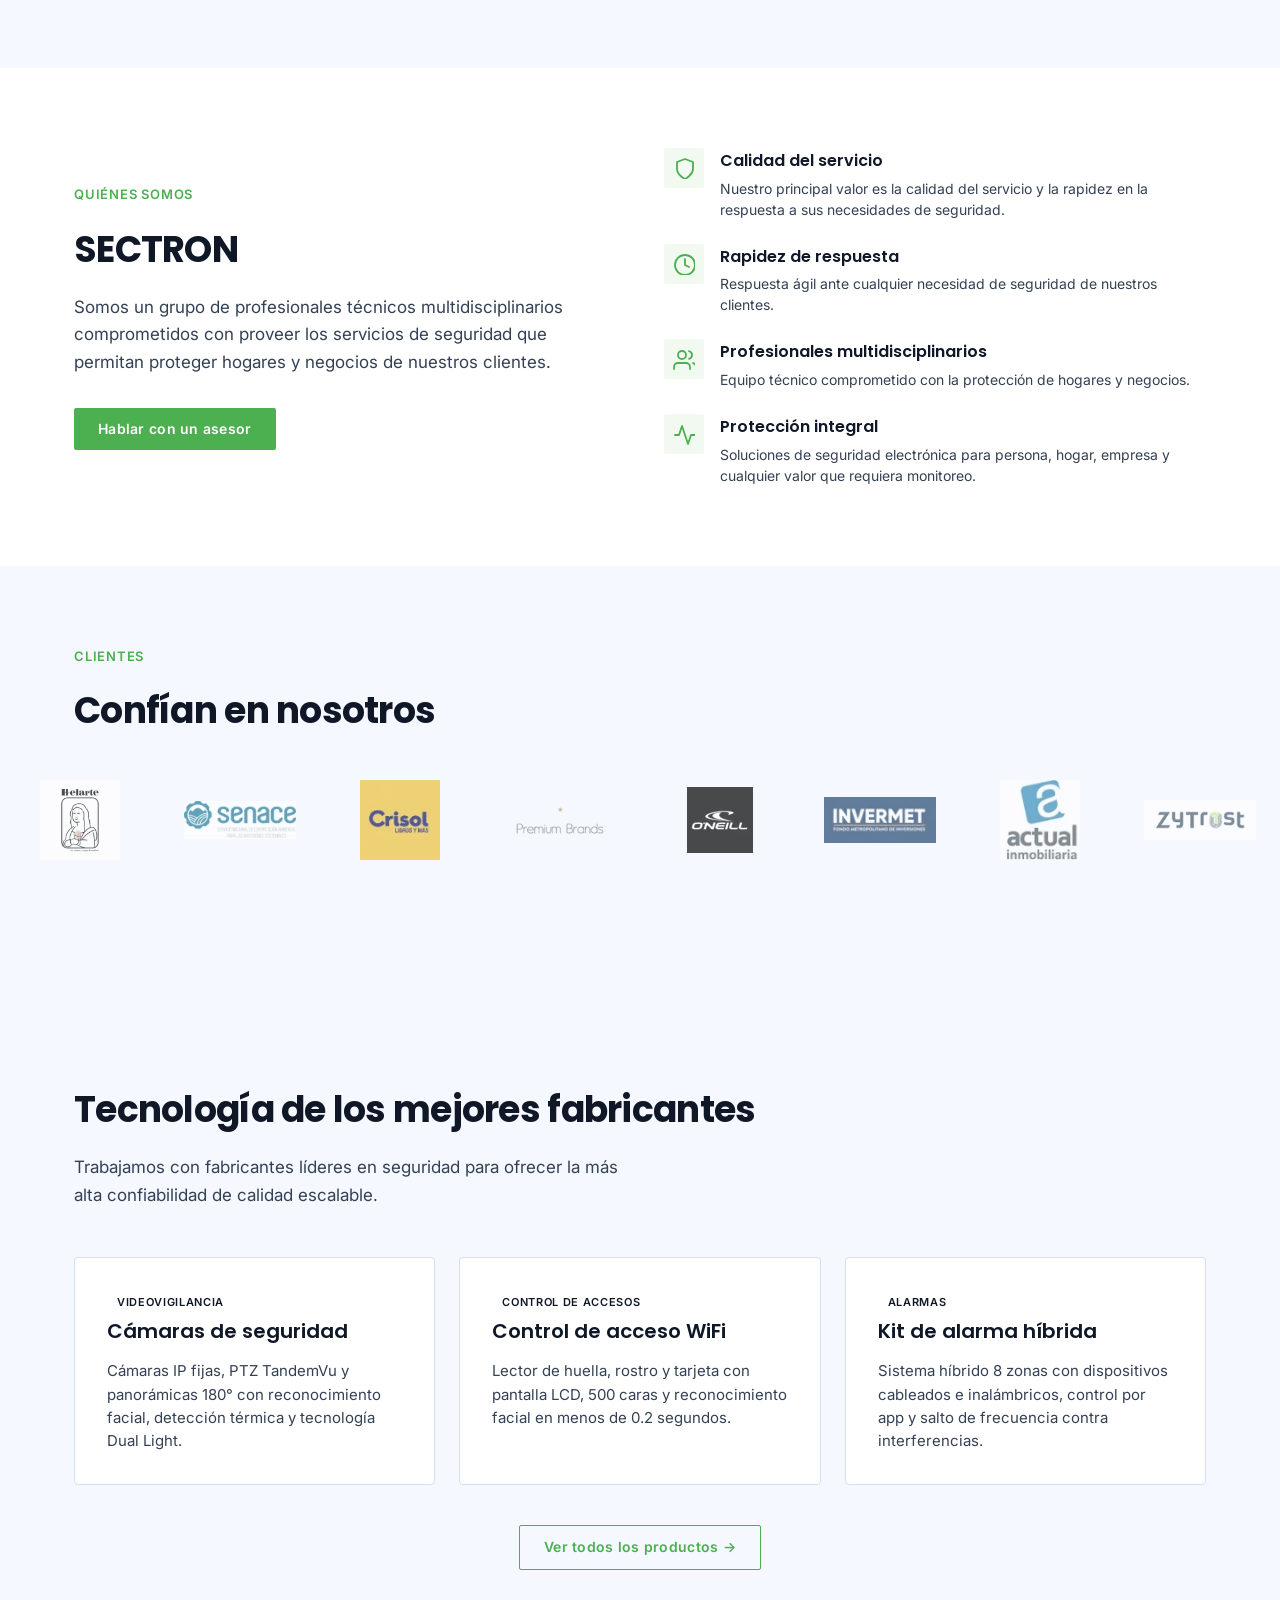
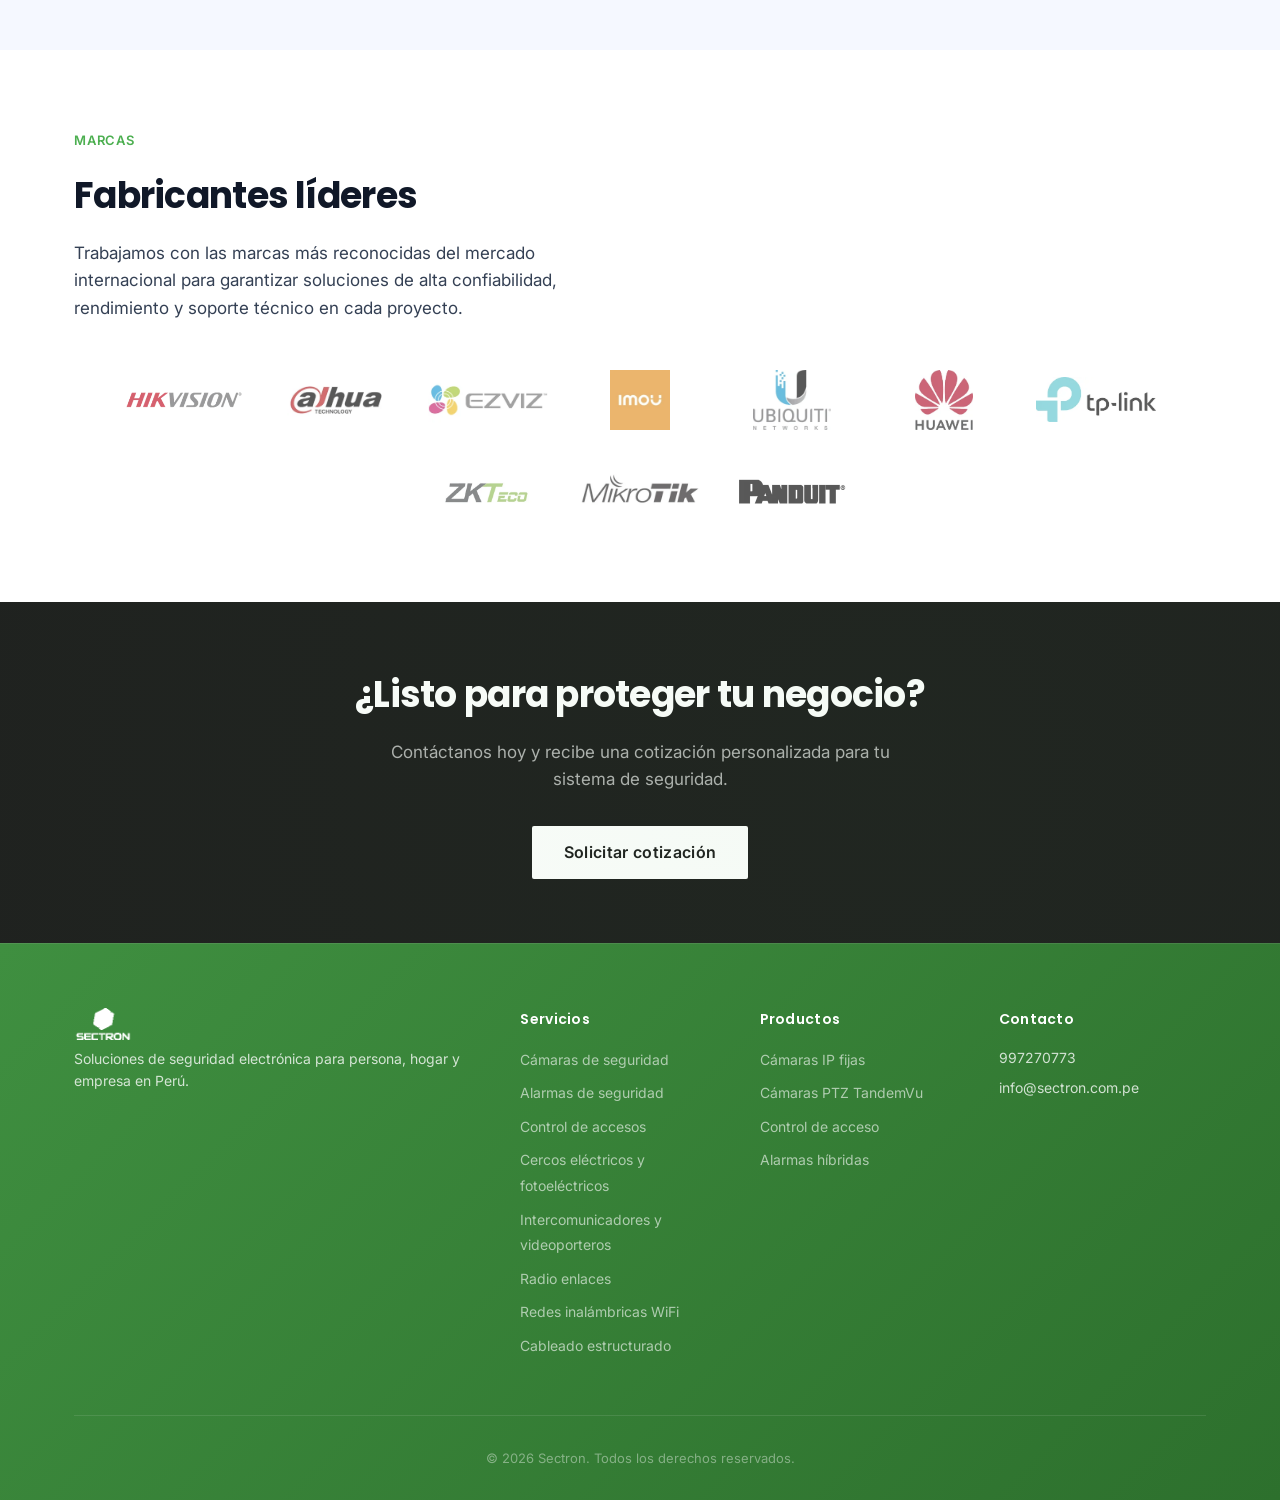
==== commit 02100573: "whatsapp" ====
--- a/index.html
+++ b/index.html
@@ -394,6 +394,11 @@
       document.querySelectorAll('[data-anim], .footer').forEach(function(el) { observer.observe(el); });
     })();
   </script>
+
+  <a href="https://wa.me/51997270773" target="_blank" rel="noopener" class="whatsapp-float" aria-label="WhatsApp">
+    <svg width="28" height="28" viewBox="0 0 24 24"><path d="M17.472 14.382c-.297-.149-1.758-.867-2.03-.967-.273-.099-.471-.148-.67.15-.197.297-.767.966-.94 1.164-.173.199-.347.223-.644.075-.297-.15-1.255-.463-2.39-1.475-.883-.788-1.48-1.761-1.653-2.059-.173-.297-.018-.458.13-.606.134-.133.298-.347.446-.52.149-.174.198-.298.298-.497.099-.198.05-.371-.025-.52-.075-.149-.669-1.612-.916-2.207-.242-.579-.487-.5-.669-.51l-.57-.01c-.198 0-.52.074-.792.372-.272.297-1.04 1.016-1.04 2.479 0 1.462 1.065 2.875 1.213 3.074.149.198 2.096 3.2 5.077 4.487.709.306 1.262.489 1.694.625.712.227 1.36.195 1.871.118.571-.085 1.758-.719 2.006-1.413.248-.694.248-1.289.173-1.413-.074-.124-.272-.198-.57-.347m-5.421 7.403h-.004a9.87 9.87 0 01-5.031-1.378l-.361-.214-3.741.982.998-3.648-.235-.374a9.86 9.86 0 01-1.51-5.26c.001-5.45 4.436-9.884 9.888-9.884 2.64 0 5.122 1.03 6.988 2.898a9.825 9.825 0 012.893 6.994c-.003 5.45-4.437 9.884-9.885 9.884m8.413-18.297A11.815 11.815 0 0012.05 0C5.495 0 .16 5.335.157 11.892c0 2.096.547 4.142 1.588 5.945L.057 24l6.305-1.654a11.882 11.882 0 005.683 1.448h.005c6.554 0 11.89-5.335 11.893-11.893a11.821 11.821 0 00-3.48-8.413z"/></svg>
+  </a>
+
   <div class="mobile-menu" id="mobileMenu">
     <ul>
       <li><a href="index.html">Inicio</a></li>
--- a/css/styles.css
+++ b/css/styles.css
@@ -806,6 +806,27 @@
 @keyframes scaleIn { from { opacity: 0; transform: scale(0.92); } to { opacity: 1; transform: scale(1); } }
 @keyframes slideDown { from { opacity: 0; transform: translateY(-100%); } to { opacity: 1; transform: translateY(0); } }
 @keyframes kenBurns { 0% { transform: scale(1); } 100% { transform: scale(1.08); } }
+/* WhatsApp floating button */
+.whatsapp-float {
+  position: fixed;
+  bottom: 24px;
+  right: 24px;
+  z-index: 900;
+  width: 56px;
+  height: 56px;
+  background: #25d366;
+  border-radius: 50%;
+  display: grid;
+  place-items: center;
+  box-shadow: 0 4px 16px rgba(37,211,102,0.4);
+  transition: transform 0.2s, box-shadow 0.2s;
+}
+.whatsapp-float:hover {
+  transform: scale(1.1);
+  box-shadow: 0 6px 24px rgba(37,211,102,0.5);
+}
+.whatsapp-float svg { fill: #fff; }
+
 @keyframes pulseGlow { 0%, 100% { box-shadow: 0 0 0 0 rgba(76,175,80,0.3); } 50% { box-shadow: 0 0 0 8px rgba(76,175,80,0); } }
 @keyframes shimmer { 0% { background-position: -200% 0; } 100% { background-position: 200% 0; } }
 
